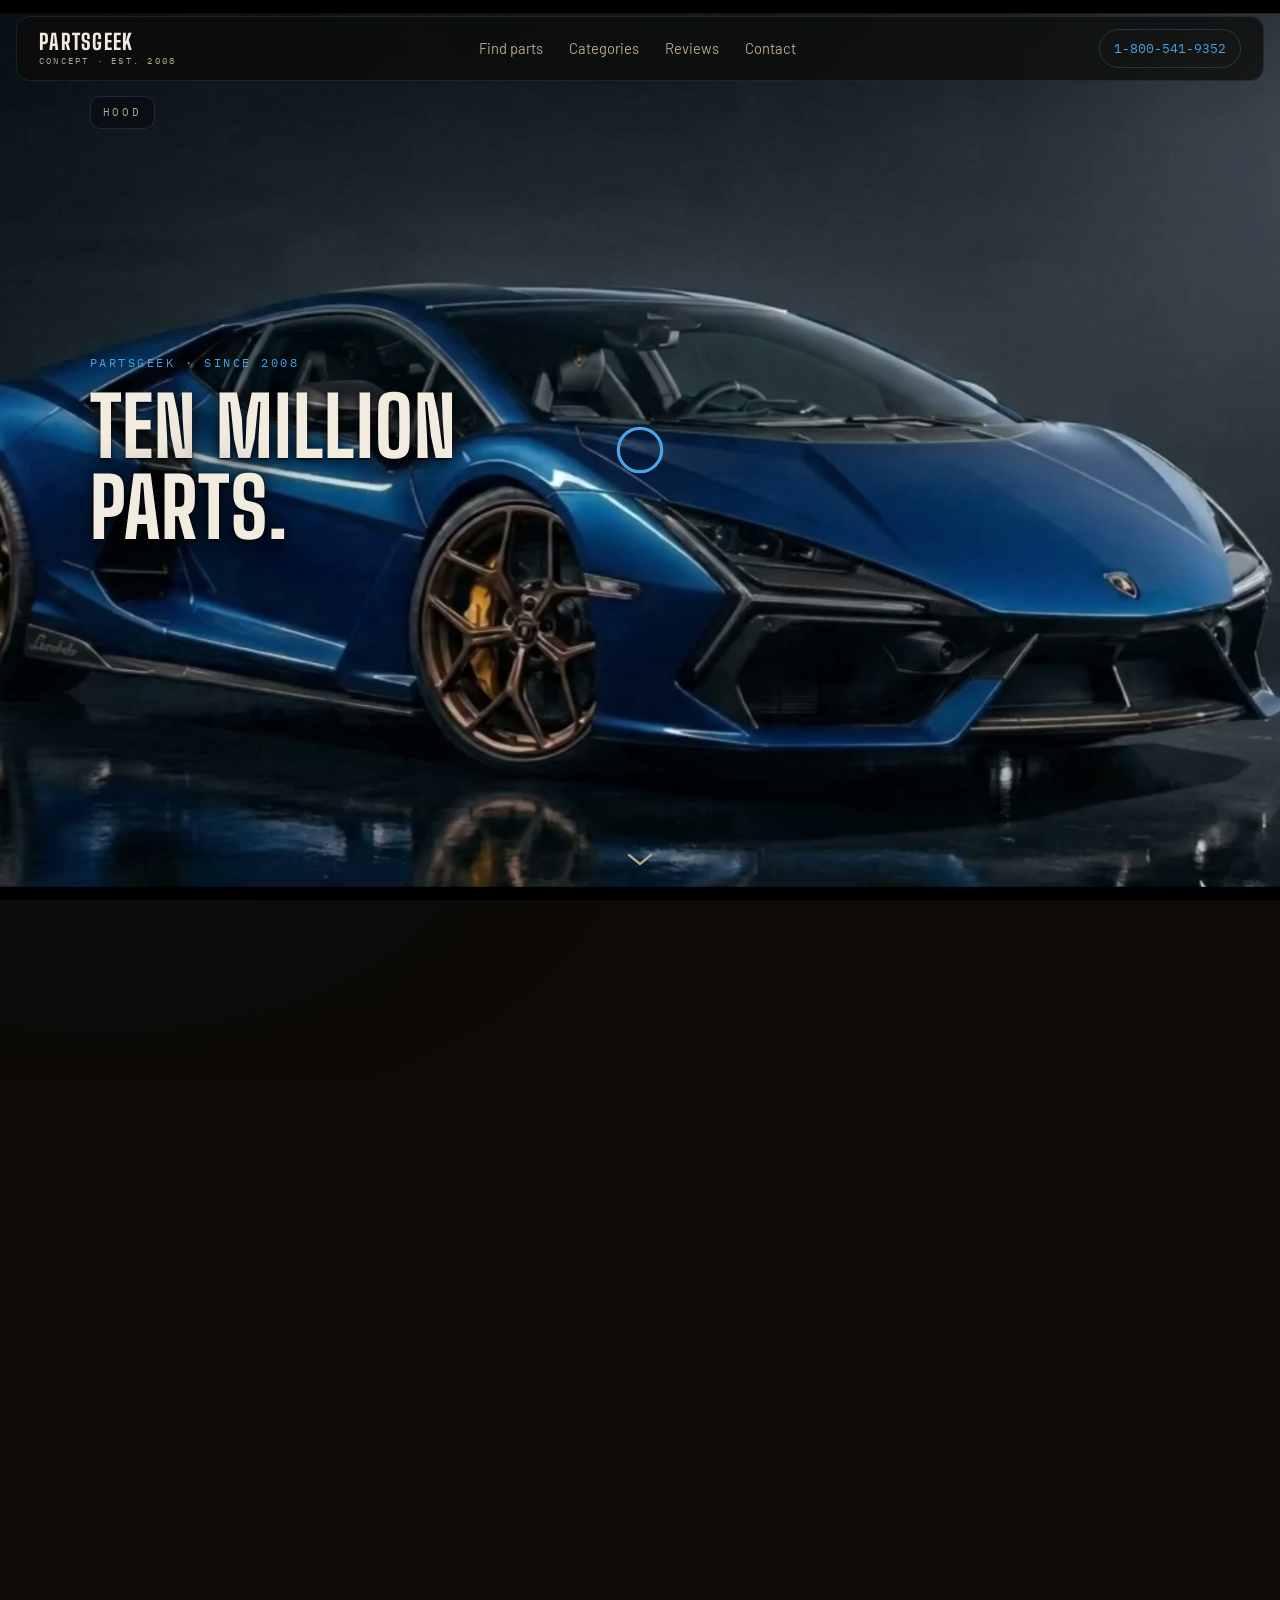
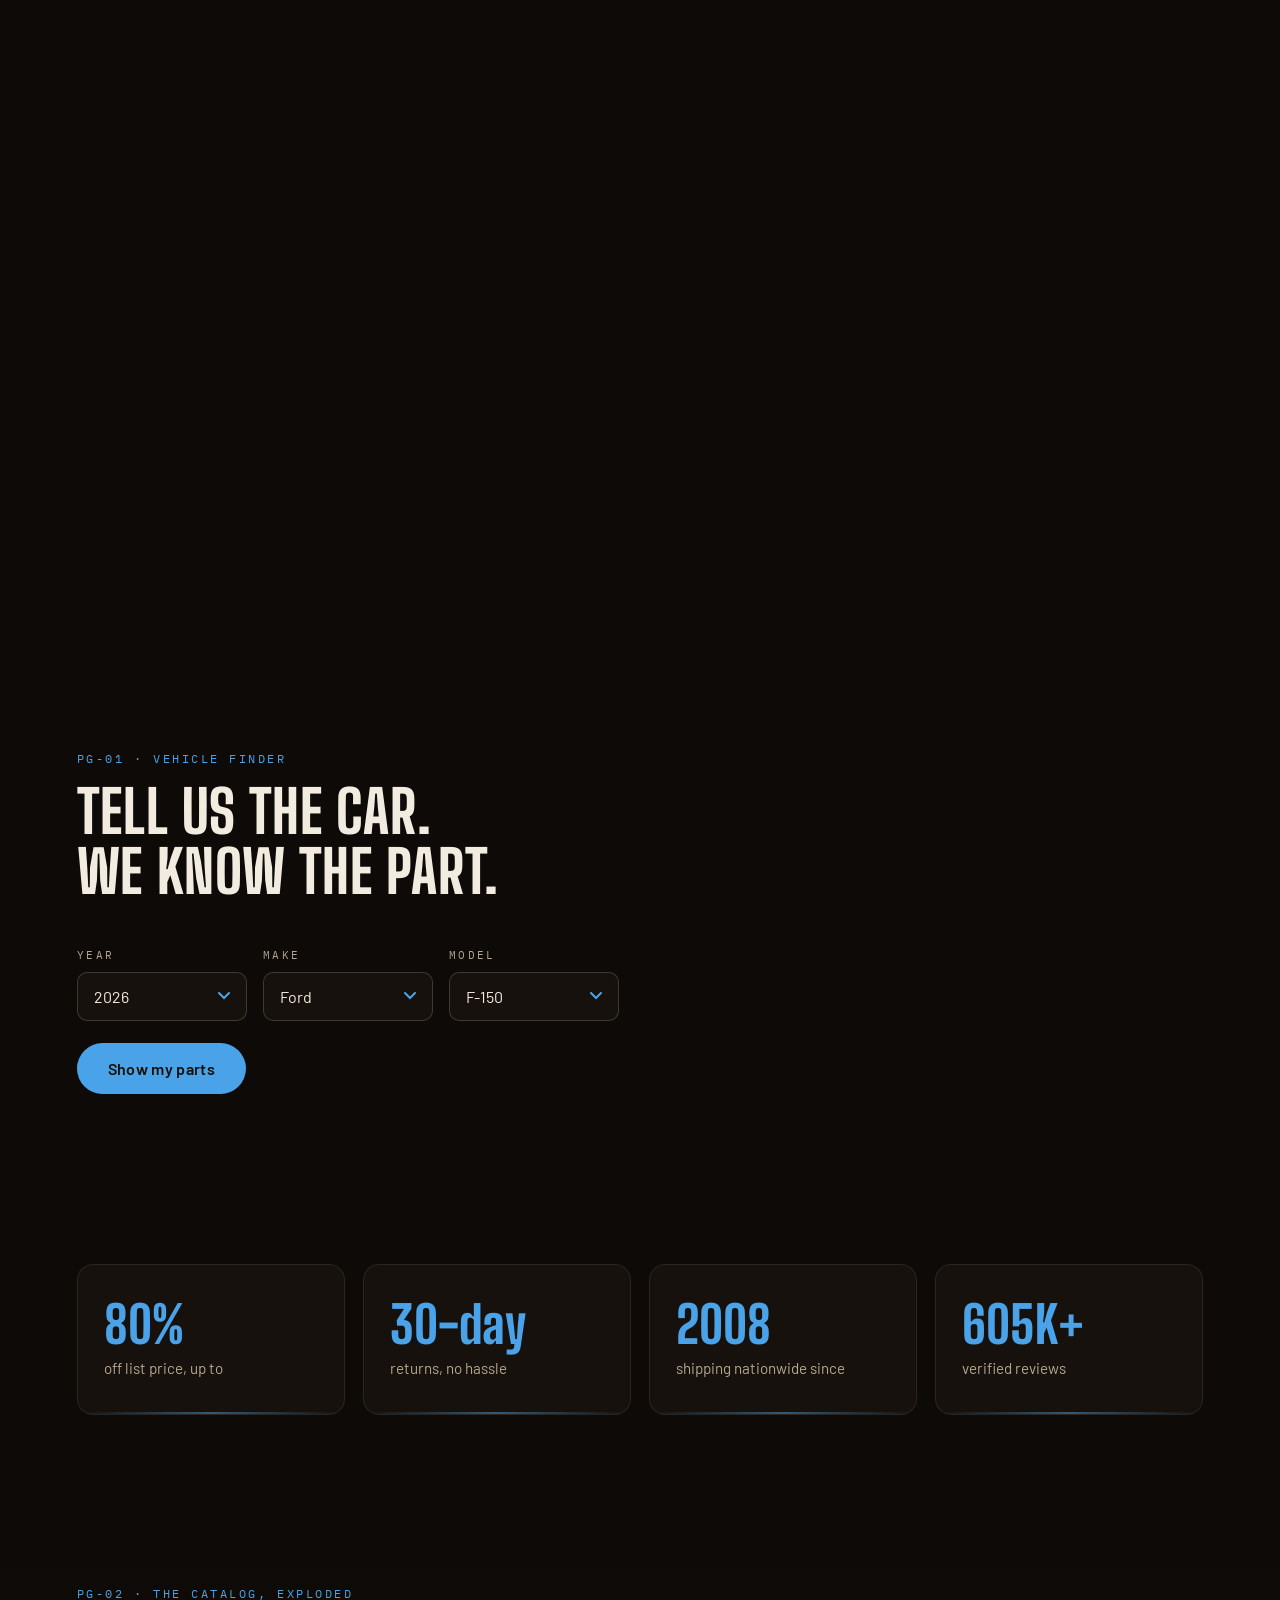
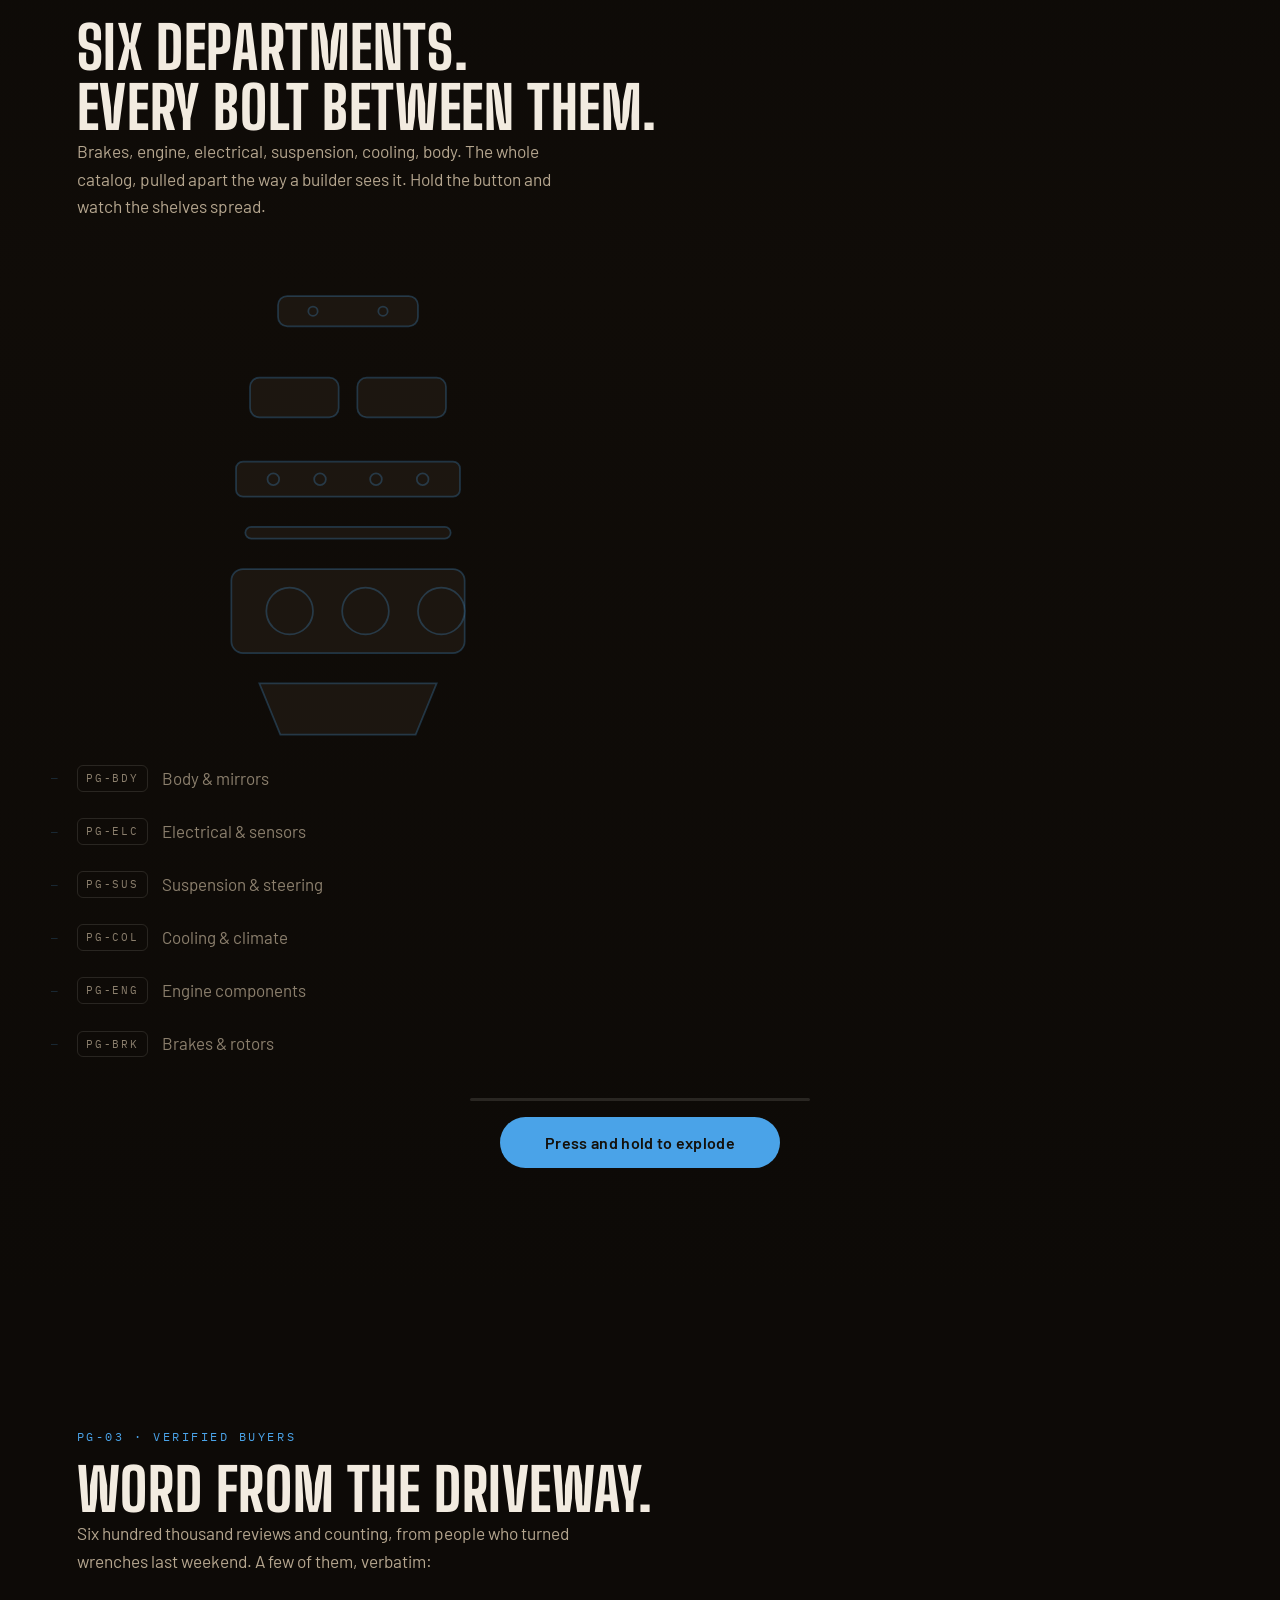
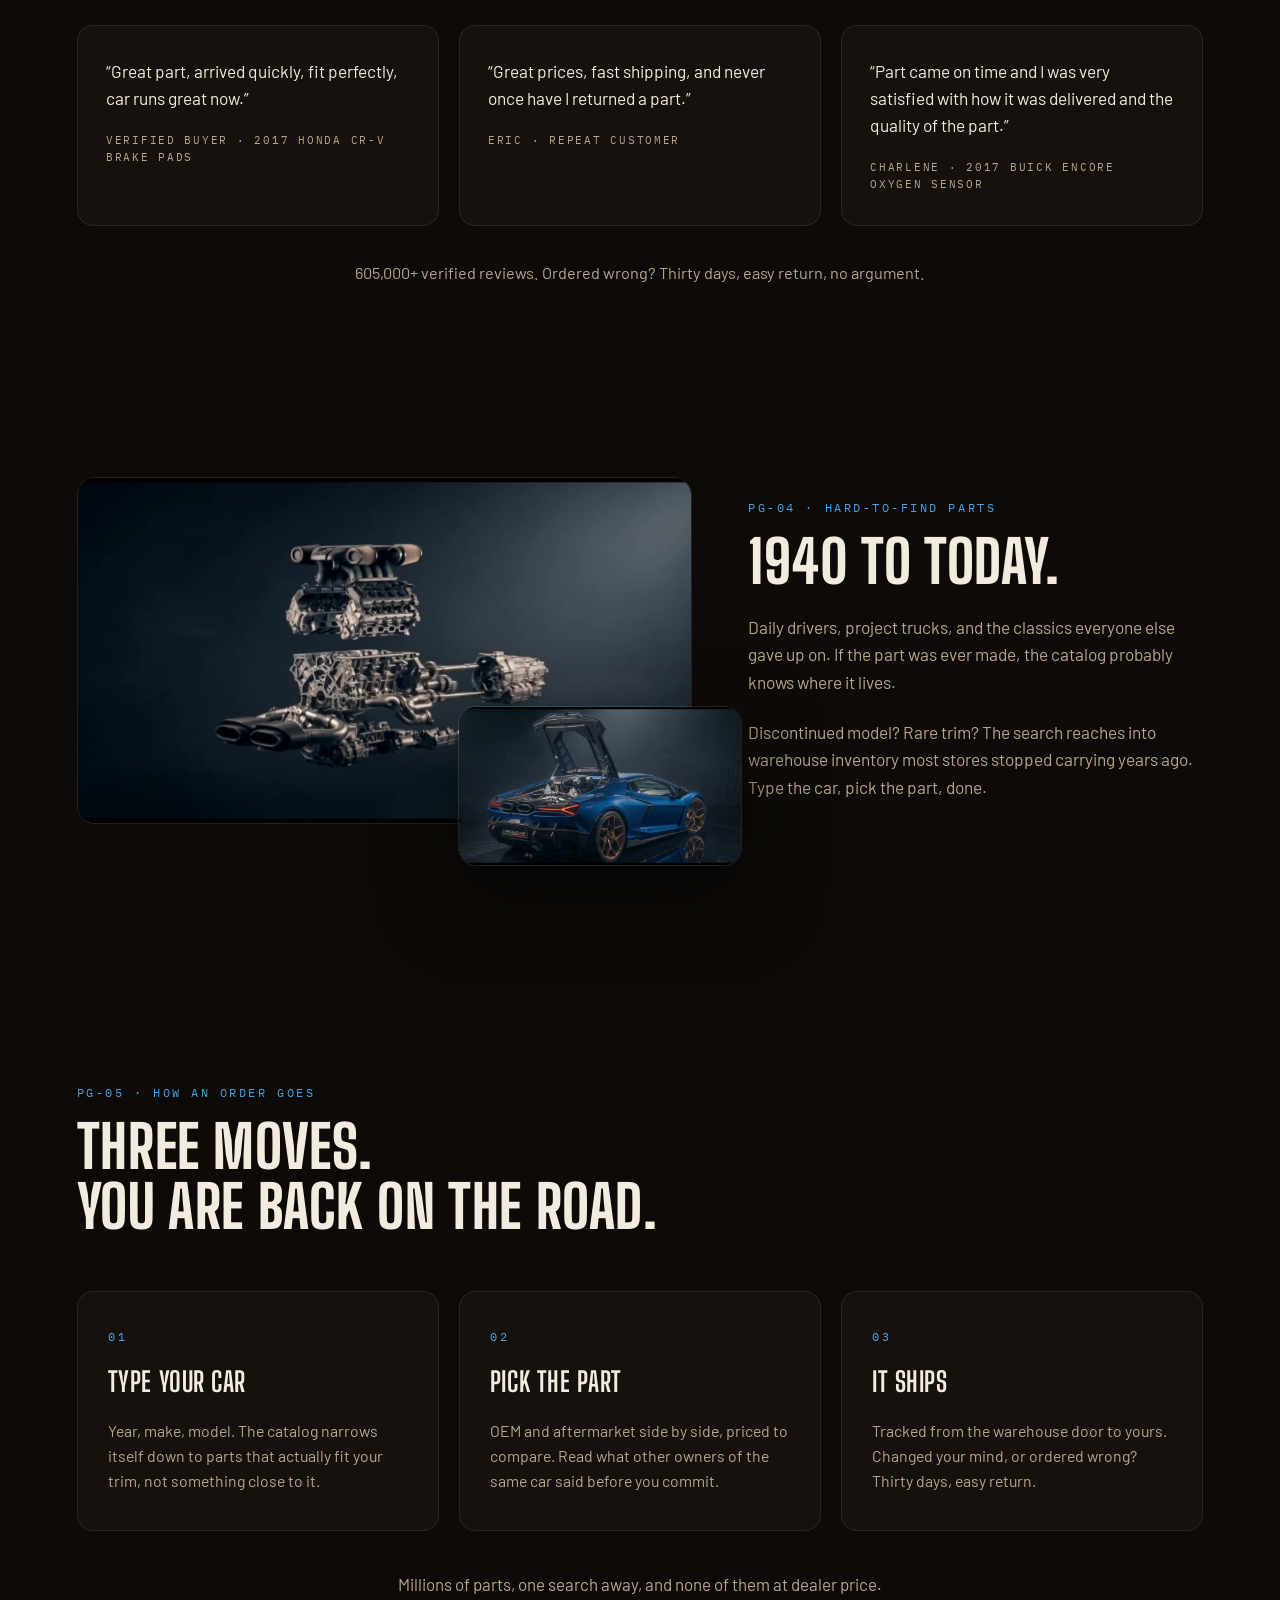
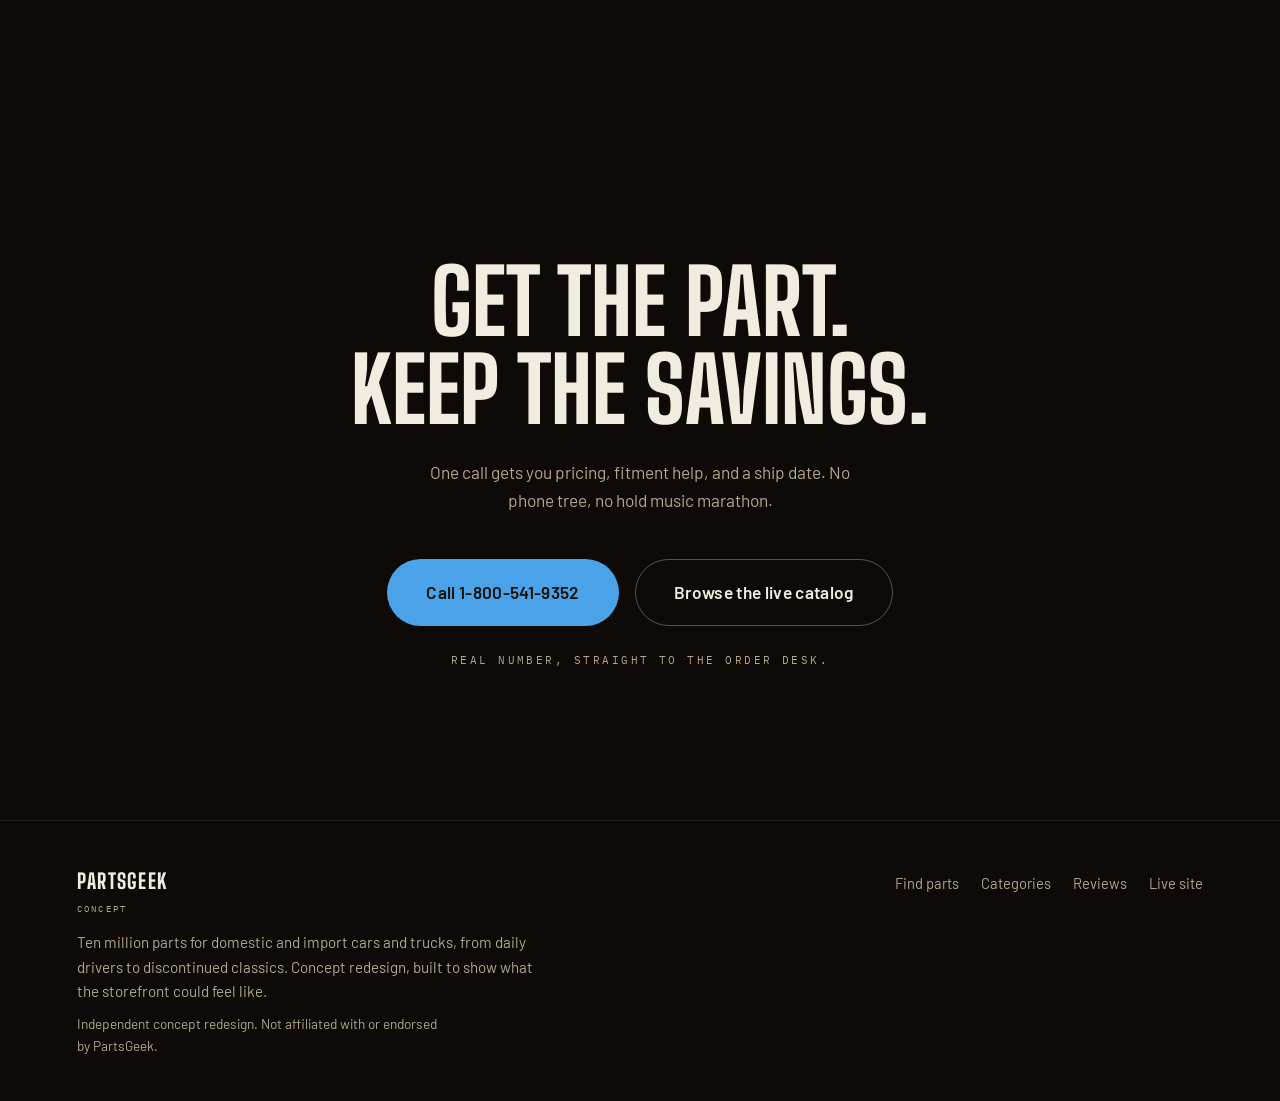
==== index.html @ 63d40910 "PartsGeek concept redesign: scroll-scrub hero, exploded catalog, blue theme" ====
<!DOCTYPE html>
<html lang="en">
<head>
<meta charset="UTF-8">
<meta name="viewport" content="width=device-width, initial-scale=1">
<title>PartsGeek Concept: Ten Million Parts. One Search.</title>
<meta name="description" content="Concept redesign for PartsGeek. Over ten million OEM and aftermarket parts, up to 80 percent off list, shipped fast with 30-day returns.">
<meta name="theme-color" content="#0d0a07">
<link rel="icon" href='data:image/svg+xml,<svg xmlns="http://www.w3.org/2000/svg" viewBox="0 0 48 48"><rect width="48" height="48" rx="10" fill="%230d0a07"/><path d="M24 8l13 7.5v17L24 40l-13-7.5v-17z" fill="none" stroke="%234aa3e8" stroke-width="3"/><circle cx="24" cy="24" r="5" fill="%234aa3e8"/></svg>'>
<link rel="preconnect" href="https://fonts.googleapis.com">
<link rel="preconnect" href="https://fonts.gstatic.com" crossorigin>
<link href="https://fonts.googleapis.com/css2?family=Big+Shoulders+Display:wght@700;800&family=Barlow:wght@400;500;600&family=IBM+Plex+Mono:wght@400;500&display=swap" rel="stylesheet">
<!-- DEPLOY STEP: patch og:url and og:image with the live absolute URL at deploy time -->
<meta property="og:title" content="PartsGeek Concept: Every Part">
<meta property="og:description" content="Ten million parts. One search. Up to 80% off list.">
<meta property="og:type" content="website">
<link rel="stylesheet" href="assets/style.css">
</head>
<body>
<a class="skip" href="#main">Skip to content</a>

<header class="nav">
  <a class="brand" href="#top">PARTSGEEK<span class="brand-sub">concept · est. 2008</span></a>
  <nav class="nav-links" aria-label="Primary">
    <a href="#finder">Find parts</a>
    <a href="#categories">Categories</a>
    <a href="#reviews">Reviews</a>
    <a href="#contact">Contact</a>
  </nav>
  <a class="nav-tel" href="tel:+18005419352">1-800-541-9352</a>
</header>

<main id="main" tabindex="-1">

  <!-- ================= HERO ================= -->
  <section class="hero" id="top">
    <div class="stage">
      <div class="poster" aria-hidden="true"></div>
      <video id="heroVideo" preload="none" muted playsinline aria-hidden="true" tabindex="-1"></video>
      <div class="scrim" aria-hidden="true"></div>
      <svg class="ring" viewBox="0 0 48 48" aria-hidden="true">
        <circle cx="24" cy="24" r="20" fill="none" stroke="currentColor" stroke-width="3"
                stroke-dasharray="126" style="stroke-dashoffset:var(--ld,126)"/>
      </svg>

      <div class="bands">
        <div class="band b-left b1" data-a="0" data-b="0.16">
          <p class="kicker">PartsGeek · since 2008</p>
          <h2 class="h-display" data-split>Ten million parts.</h2>
        </div>
        <div class="band b-right b2" data-a="0.18" data-b="0.38">
          <h2 class="h-display" data-split>One warehouse.<br>Every name brand.</h2>
        </div>
        <div class="band b-left b3" data-a="0.40" data-b="0.62">
          <h2 class="h-display" data-split data-mode="chars">Down to the last bolt.</h2>
        </div>
        <div class="band b-center settle" data-a="0.85" data-b="1.0">
          <h2 class="h-display settle-h" data-split>Find your part. <em>Save up to&nbsp;80%.</em></h2>
          <p class="settle-sub">OEM or aftermarket. Shipped fast. Thirty days to send it back.</p>
          <div class="cta-row">
            <a class="btn btn-primary" href="#finder">Search ten million parts</a>
            <a class="btn btn-ghost" href="tel:+18005419352">Order by phone</a>
          </div>
        </div>
      </div>

      <p class="hud" aria-hidden="true"><span id="hudLabel">HOOD</span></p>
      <div class="cue" aria-hidden="true">
        <svg width="26" height="14" viewBox="0 0 26 14" fill="none"><path d="M2 2l11 9L24 2" stroke="currentColor" stroke-width="2.4" stroke-linecap="round"/></svg>
      </div>

      <div class="static-copy">
        <p class="kicker">PartsGeek · since 2008</p>
        <h2 class="h-display">Find your part. <em>Save up to&nbsp;80%.</em></h2>
        <p class="settle-sub">Ten million parts for everything from daily drivers to discontinued classics.</p>
        <div class="cta-row">
          <a class="btn btn-primary" href="#finder">Search ten million parts</a>
          <a class="btn btn-ghost" href="tel:+18005419352">Order by phone</a>
        </div>
      </div>
    </div>
  </section>

  <!-- ================= FINDER ================= -->
  <section class="sec finder" id="finder">
    <div class="wrap" data-reveal>
      <p class="kicker part">PG-01 · vehicle finder</p>
      <h2 class="sec-h part mask"><span>Tell us the car.<br>We know the part.</span></h2>
      <form class="finder-form part" id="finderForm" autocomplete="off">
        <div class="sel-row">
          <div class="field">
            <label class="mono" for="fYear">Year</label>
            <select id="fYear" class="sel"></select>
          </div>
          <div class="field">
            <label class="mono" for="fMake">Make</label>
            <select id="fMake" class="sel"></select>
          </div>
          <div class="field">
            <label class="mono" for="fModel">Model</label>
            <select id="fModel" class="sel"></select>
          </div>
        </div>
        <button class="btn btn-primary" type="submit">Show my parts</button>
      </form>
      <div class="finder-result part" id="finderResult" hidden>
        <p class="result-line">Great news. The <strong id="resName">part</strong> catalog exists, and it prices well under the dealer.</p>
        <p class="result-note">This page is a design concept, so the shelves here are empty. The real search lives on PartsGeek:</p>
        <a class="btn btn-primary" href="https://www.partsgeek.com/catalog/" target="_blank" rel="noopener">Open the live catalog</a>
      </div>
    </div>
  </section>

  <!-- ================= PROOF STRIP ================= -->
  <section class="sec proof">
    <div class="wrap proof-grid" data-reveal>
      <div class="proof-item part"><span class="proof-big">80%</span><span class="proof-cap">off list price, up to</span></div>
      <div class="proof-item part"><span class="proof-big">30-day</span><span class="proof-cap">returns, no hassle</span></div>
      <div class="proof-item part"><span class="proof-big">2008</span><span class="proof-cap">shipping nationwide since</span></div>
      <div class="proof-item part"><span class="proof-big">605K+</span><span class="proof-cap">verified reviews</span></div>
    </div>
  </section>

  <!-- ================= EXPLODED CATEGORIES ================= -->
  <section class="sec categories zone-blue" id="categories">
    <div class="wrap" data-reveal>
      <p class="kicker part">PG-02 · the catalog, exploded</p>
      <h2 class="sec-h part mask"><span>Six departments.<br>Every bolt between them.</span></h2>
      <p class="lede part">Brakes, engine, electrical, suspension, cooling, body. The whole catalog, pulled apart the way a builder sees it. Hold the button and watch the shelves spread.</p>

      <div class="boom-zone part">
        <div class="boom-stage" id="boomStage">
          <svg class="boom-art" viewBox="0 0 360 420" aria-hidden="true">
            <g class="layer" style="--i:5">
              <rect x="120" y="18" width="120" height="26" rx="8"/>
              <circle cx="150" cy="31" r="4"/><circle cx="210" cy="31" r="4"/>
            </g>
            <g class="layer" style="--i:4">
              <rect x="96" y="88" width="76" height="34" rx="8"/>
              <rect x="188" y="88" width="76" height="34" rx="8"/>
            </g>
            <g class="layer" style="--i:3">
              <rect x="84" y="160" width="192" height="30" rx="6"/>
              <circle cx="116" cy="175" r="5"/><circle cx="156" cy="175" r="5"/><circle cx="204" cy="175" r="5"/><circle cx="244" cy="175" r="5"/>
            </g>
            <g class="layer" style="--i:2">
              <rect x="92" y="216" width="176" height="10" rx="5"/>
            </g>
            <g class="layer" style="--i:1">
              <rect x="80" y="252" width="200" height="72" rx="10"/>
              <circle cx="130" cy="288" r="20"/><circle cx="260" cy="288" r="20"/>
              <circle cx="195" cy="288" r="20"/>
            </g>
            <g class="layer" style="--i:0">
              <path d="M104 350h152l-18 44H122z"/>
            </g>
          </svg>

          <ul class="boom-list" id="boomList">
            <li style="--i:5"><span class="mono tag">PG-BDY</span>Body &amp; mirrors<i class="lead"></i></li>
            <li style="--i:4"><span class="mono tag">PG-ELC</span>Electrical &amp; sensors<i class="lead"></i></li>
            <li style="--i:3"><span class="mono tag">PG-SUS</span>Suspension &amp; steering<i class="lead"></i></li>
            <li style="--i:2"><span class="mono tag">PG-COL</span>Cooling &amp; climate<i class="lead"></i></li>
            <li style="--i:1"><span class="mono tag">PG-ENG</span>Engine components<i class="lead"></i></li>
            <li style="--i:0"><span class="mono tag">PG-BRK</span>Brakes &amp; rotors<i class="lead"></i></li>
          </ul>
        </div>

        <div class="boom-ctl">
          <div class="boom-bar" aria-hidden="true"><i id="boomBarFill"></i></div>
          <button class="btn btn-primary boom-btn" id="boomBtn" type="button">Press and hold to explode</button>
          <p class="boom-done mono" id="boomDone" hidden>Fully exploded. That is the whole catalog.</p>
        </div>
      </div>
    </div>
  </section>

  <!-- ================= REVIEWS ================= -->
  <section class="sec reviews zone-blue" id="reviews">
    <div class="wrap" data-reveal>
      <p class="kicker part">PG-03 · verified buyers</p>
      <h2 class="sec-h part mask"><span>Word from the driveway.</span></h2>
      <p class="lede part">Six hundred thousand reviews and counting, from people who turned wrenches last weekend. A few of them, verbatim:</p>
      <div class="rev-grid">
        <figure class="rev part">
          <blockquote>&ldquo;Great part, arrived quickly, fit perfectly, car runs great now.&rdquo;</blockquote>
          <figcaption class="mono">Verified buyer · 2017 Honda CR-V brake pads</figcaption>
        </figure>
        <figure class="rev part">
          <blockquote>&ldquo;Great prices, fast shipping, and never once have I returned a part.&rdquo;</blockquote>
          <figcaption class="mono">Eric · repeat customer</figcaption>
        </figure>
        <figure class="rev part">
          <blockquote>&ldquo;Part came on time and I was very satisfied with how it was delivered and the quality of the part.&rdquo;</blockquote>
          <figcaption class="mono">Charlene · 2017 Buick Encore oxygen sensor</figcaption>
        </figure>
      </div>
      <p class="rev-close part">605,000+ verified reviews. Ordered wrong? Thirty days, easy return, no argument.</p>
    </div>
  </section>

  <!-- ================= HERITAGE ================= -->
  <section class="sec heritage zone-blue">
    <div class="wrap her-grid" data-reveal>
      <div class="her-imgs part">
        <img src="assets/still-exploded.jpg" alt="An engine held in its exploded view, every component separated and lit warm against black" loading="lazy">
        <img class="her-small" src="assets/still-lift.jpg" alt="The engine mid-lift, rising out of the engine bay under warm workshop light" loading="lazy">
      </div>
      <div class="her-copy part">
        <p class="kicker">PG-04 · hard-to-find parts</p>
        <h2 class="sec-h mask"><span>1940 to today.</span></h2>
        <p class="lede">Daily drivers, project trucks, and the classics everyone else gave up on. If the part was ever made, the catalog probably knows where it lives.</p>
        <p class="lede">Discontinued model? Rare trim? The search reaches into warehouse inventory most stores stopped carrying years ago. Type the car, pick the part, done.</p>
      </div>
    </div>
  </section>

  <!-- ================= HOW IT GOES ================= -->
  <section class="sec steps zone-blue">
    <div class="wrap" data-reveal>
      <p class="kicker part">PG-05 · how an order goes</p>
      <h2 class="sec-h part mask"><span>Three moves.<br>You are back on the road.</span></h2>
      <div class="steps-grid">
        <div class="step part">
          <span class="step-num mono">01</span>
          <h3>Type your car</h3>
          <p>Year, make, model. The catalog narrows itself down to parts that actually fit your trim, not something close to it.</p>
        </div>
        <div class="step part">
          <span class="step-num mono">02</span>
          <h3>Pick the part</h3>
          <p>OEM and aftermarket side by side, priced to compare. Read what other owners of the same car said before you commit.</p>
        </div>
        <div class="step part">
          <span class="step-num mono">03</span>
          <h3>It ships</h3>
          <p>Tracked from the warehouse door to yours. Changed your mind, or ordered wrong? Thirty days, easy return.</p>
        </div>
      </div>
      <p class="steps-close part">Millions of parts, one search away, and none of them at dealer price.</p>
    </div>
  </section>

  <!-- ================= CONTACT ================= -->
  <section class="sec contact zone-blue" id="contact">
    <div class="wrap con-wrap" data-reveal>
      <h2 class="con-h part mask"><span>Get the part.<br>Keep the savings.</span></h2>
      <p class="con-lede part">One call gets you pricing, fitment help, and a ship date. No phone tree, no hold music marathon.</p>
      <div class="con-actions part">
        <a class="btn btn-primary btn-big" href="tel:+18005419352">Call 1-800-541-9352</a>
        <a class="btn btn-ghost btn-big" href="https://www.partsgeek.com/catalog/" target="_blank" rel="noopener">Browse the live catalog</a>
      </div>
      <p class="con-note part mono">Real number, straight to the order desk.</p>
    </div>
  </section>
</main>

<footer class="foot zone-blue">
  <div class="wrap foot-grid">
    <div>
      <p class="foot-brand">PARTSGEEK<span class="brand-sub">concept</span></p>
      <p class="foot-blurb">Ten million parts for domestic and import cars and trucks, from daily drivers to discontinued classics. Concept redesign, built to show what the storefront could feel like.</p>
      <p class="foot-disc">Independent concept redesign. Not affiliated with or endorsed by PartsGeek.</p>
    </div>
    <nav class="foot-nav" aria-label="Footer">
      <a href="#finder">Find parts</a>
      <a href="#categories">Categories</a>
      <a href="#reviews">Reviews</a>
      <a href="https://www.partsgeek.com/" target="_blank" rel="noopener">Live site</a>
    </nav>
  </div>
</footer>

<script src="assets/main.js"></script>
</body>
</html>
---- assets/style.css ----
/* PartsGeek concept — dark cinematic, copper amber, shop-floor precision */

:root{
  --canvas:#0d0a07;
  --panel:#16110c;
  --panel-2:#1c1610;
  --accent:#4aa3e8;
  --accent-hover:#79c0f2;
  --accent-muted:rgba(74,163,232,.26);
  --text-primary:#f2ebe0;
  --text-secondary:#b5a68f;
  --tshadow:0 1px 2px rgba(5,5,10,.95),0 3px 12px rgba(5,5,10,.78),0 10px 44px rgba(5,5,10,.8);
  --ease-out:cubic-bezier(.22,1,.36,1);
  --ease-soft:cubic-bezier(.4,0,.2,1);
}

*,*::before,*::after{box-sizing:border-box;margin:0;padding:0}
html{overflow-x:hidden;overflow-x:clip;scroll-behavior:smooth}
body{overflow-x:hidden;overflow-x:clip;background:var(--canvas);color:var(--text-primary);
  font-family:"Barlow",sans-serif;font-size:17px;line-height:1.6;
  -webkit-font-smoothing:antialiased}

/* one environment behind everything */
body::before{content:"";position:fixed;inset:-20%;z-index:-2;pointer-events:none;
  background:radial-gradient(ellipse 60% 45% at 70% 20%,rgba(74,163,232,.07),transparent 65%),
             radial-gradient(ellipse 50% 40% at 20% 80%,rgba(40,90,140,.05),transparent 60%);
  animation:drift 90s ease-in-out infinite alternate}
@keyframes drift{from{transform:translate3d(-2%, -1%,0) scale(1)}to{transform:translate3d(2%,2%,0) scale(1.06)}}
body::after{content:"";position:fixed;inset:0;z-index:-1;pointer-events:none;opacity:.05;
  background-image:url("data:image/svg+xml,%3Csvg xmlns='http://www.w3.org/2000/svg' width='160' height='160'%3E%3Cfilter id='n'%3E%3CfeTurbulence type='fractalNoise' baseFrequency='.9' numOctaves='2'/%3E%3C/filter%3E%3Crect width='100%25' height='100%25' filter='url(%23n)'/%3E%3C/svg%3E")}

::selection{background:var(--accent);color:#14100a}
:focus-visible{outline:2px solid var(--accent);outline-offset:3px;border-radius:4px}
img{max-width:100%;display:block}
a{color:inherit;text-decoration:none}
.mono{font-family:"IBM Plex Mono",monospace}
.kicker{font-family:"IBM Plex Mono",monospace;font-size:.72rem;letter-spacing:.22em;
  text-transform:uppercase;color:var(--accent);margin-bottom:14px}
.skip{position:absolute;left:-999px;top:0;background:var(--accent);color:#14100a;
  padding:10px 18px;border-radius:6px;z-index:99;font-weight:600}
.skip:focus{left:12px;top:12px}

/* ============ NAV ============ */
.nav{position:fixed;top:16px;left:16px;right:16px;z-index:50;display:flex;align-items:center;
  justify-content:space-between;gap:18px;padding:12px 22px;border-radius:14px;
  background:rgba(13,10,7,.72);border:1px solid rgba(74,163,232,.16);
  backdrop-filter:blur(14px);-webkit-backdrop-filter:blur(14px)}
.brand{font-family:"Big Shoulders Display",sans-serif;font-weight:800;font-size:1.35rem;
  letter-spacing:.06em;display:flex;flex-direction:column;line-height:1}
.brand-sub{font-family:"IBM Plex Mono",monospace;font-weight:400;font-size:.58rem;
  letter-spacing:.24em;color:var(--text-secondary);margin-top:3px;text-transform:uppercase}
.nav-links{display:flex;gap:26px}
.nav-links a{font-size:.92rem;color:var(--text-secondary);transition:color .2s var(--ease-soft)}
.nav-links a:hover{color:var(--accent-hover)}
.nav-tel{font-family:"IBM Plex Mono",monospace;font-size:.82rem;color:var(--accent);
  border:1px solid var(--accent-muted);padding:8px 14px;border-radius:999px;
  transition:border-color .2s,color .2s}
.nav-tel:hover{border-color:var(--accent);color:var(--accent-hover)}

/* ============ HERO ============ */
.hero{height:780vh;position:relative}
.stage{position:sticky;top:0;height:100vh;overflow:hidden;background:var(--canvas)}
.poster{position:absolute;inset:0;background-size:cover;background-position:center;
  background-image:url("assets/hero-poster.jpg")}
#heroVideo{position:absolute;inset:0;width:100%;height:100%;object-fit:cover;
  opacity:0;transition:opacity .9s var(--ease-soft);will-change:transform}
.stage.video-ready #heroVideo{opacity:1}
/* scrims fully removed per request: footage shows untouched */
.scrim{display:none}

.ring{position:absolute;left:50%;top:50%;width:52px;height:52px;margin:-26px 0 0 -26px;
  color:var(--accent);opacity:0;transition:opacity .4s;z-index:6}
.stage.loading .ring{opacity:1}

/* caption bands */
.bands{position:absolute;inset:0;z-index:4}
.band{position:absolute;max-width:min(560px,86vw);opacity:0;text-shadow:var(--tshadow)}
.band .btn{text-shadow:none}
.b-left{left:clamp(24px,7vw,110px);top:50%;transform:translateY(-50%)}
.b-right{right:clamp(24px,7vw,110px);top:46%;transform:translateY(-50%);text-align:right}
.b-center{left:50%;bottom:9vh;transform:translateX(-50%);text-align:center;width:min(720px,90vw)}

/* per-band scrims removed: captions ride on the text shadow alone */
.band::before{content:none}

.h-display{font-family:"Big Shoulders Display",sans-serif;font-weight:800;
  font-size:clamp(2.6rem,6.4vw,5.4rem);line-height:.98;letter-spacing:.01em;
  text-transform:uppercase}
.h-display em{font-style:normal;color:var(--accent)}
.kicker{text-shadow:none}

/* word + char entrances (transform/opacity only, driven by --k) */
.w{display:inline-block;white-space:pre-wrap}
.c{display:inline-block;white-space:pre}
.w{--kc:clamp(0,(var(--k,0) - var(--th,0))*2.8,1);opacity:var(--kc);
  transform:translateY(calc((1 - var(--kc))*30px))}
.c{--kc:clamp(0,(var(--k,0) - var(--th,0))*2.6,1);opacity:var(--kc);
  transform:translate(calc((1 - var(--kc))*var(--jx,0px)),calc((1 - var(--kc))*var(--jy,0px)))
            rotate(calc((1 - var(--kc))*var(--jr,0deg)))}

/* settle staged arrivals */
.settle .w{--kc:clamp(0,(var(--k,0) - var(--th,0))*3,1)}
.settle .settle-sub{--ks:clamp(0,(var(--k,0) - .62)*4,1);opacity:var(--ks);
  transform:translateY(calc((1 - var(--ks))*18px))}
.settle .cta-row{--kb:clamp(0,(var(--k,0) - .74)*5,1);opacity:var(--kb);
  transform:translateY(calc((1 - var(--kb))*22px))}
/* settle block: fully clean over footage, no shadow box, no fills */
.settle,.settle-sub,.cta-row{background:transparent;text-shadow:none}
.btn-ghost{background:transparent}
.settle-sub{margin-top:18px;font-size:clamp(1rem,1.6vw,1.2rem);color:var(--text-secondary);
  max-width:34ch;margin-inline:auto}
.cta-row{margin-top:28px;display:flex;gap:14px;justify-content:center;flex-wrap:wrap}

/* buttons */
.btn{display:inline-flex;align-items:center;justify-content:center;cursor:pointer;
  font-family:"Barlow",sans-serif;font-weight:600;font-size:1rem;letter-spacing:.02em;
  padding:15px 30px;border-radius:999px;border:1px solid transparent;
  transition:background .2s var(--ease-soft),color .2s,border-color .2s,transform .2s}
.btn-primary{background:var(--accent);color:#14100a}
.btn-primary:hover{background:var(--accent-hover)}
.btn-ghost{border-color:rgba(242,235,224,.32);color:var(--text-primary)}
.btn-ghost:hover{border-color:var(--accent);color:var(--accent-hover)}
.btn-big{padding:19px 38px;font-size:1.08rem}

/* HUD + cue */
.hud{position:absolute;top:96px;left:clamp(24px,7vw,110px);z-index:5;
  font-family:"IBM Plex Mono",monospace;font-size:.68rem;letter-spacing:.26em;
  color:var(--text-secondary);background:rgba(8,8,15,.55);border:1px solid rgba(96,96,126,.3);
  border-radius:10px;padding:7px 12px;backdrop-filter:blur(10px);
  text-shadow:0 1px 3px rgba(5,5,10,.85)}
.cue{position:absolute;left:50%;bottom:26px;transform:translateX(-50%);z-index:5;
  color:var(--text-secondary);animation:bob 2.6s ease-in-out infinite;animation-delay:-1.2s}
@keyframes bob{0%,100%{transform:translateX(-50%) translateY(0);opacity:.55}50%{transform:translateX(-50%) translateY(7px);opacity:1}}
.stage.live .cue{animation-play-state:running}

/* static hero copy (phones / reduced motion / portrait) */
.static-copy{display:none;position:absolute;left:50%;bottom:10vh;transform:translateX(-50%);
  z-index:4;width:min(720px,90vw);text-align:center;text-shadow:var(--tshadow)}
.static-copy .settle-sub{margin-top:16px}
.static-copy .cta-row{margin-top:24px}

/* the five static-hero gates — identical strings in main.js */
@media (max-width:720px){
  #heroVideo,.ring,.bands,.hud,.cue{display:none}
  .static-copy{display:block}
}
@media (orientation:portrait) and (max-width:1024px){
  #heroVideo,.ring,.bands,.hud,.cue{display:none}
  .static-copy{display:block}
}
@media (orientation:portrait) and (pointer:coarse){
  #heroVideo,.ring,.bands,.hud,.cue{display:none}
  .static-copy{display:block}
}
@media (orientation:landscape) and (pointer:coarse) and (max-height:560px){
  #heroVideo,.ring,.bands,.hud,.cue{display:none}
  .static-copy{display:block}
}
@media (prefers-reduced-motion:reduce){
  #heroVideo,.ring,.bands,.hud,.cue{display:none}
  .static-copy{display:block}
}
@media (max-height:560px){.hud,.cue{display:none}}

/* ============ SECTIONS ============ */
.sec{position:relative;padding:130px clamp(20px,6vw,90px);scroll-margin-top:90px}
.wrap{max-width:1180px;margin:0 auto}
.sec-h{font-family:"Big Shoulders Display",sans-serif;font-weight:800;text-transform:uppercase;
  font-size:clamp(2.2rem,4.6vw,3.9rem);line-height:1.02;letter-spacing:.01em}
.lede{color:var(--text-secondary);max-width:52ch;font-size:1.08rem}

/* masked line reveals keep descender room */
.mask span{display:inline-block;padding-bottom:.14em;margin-bottom:-.14em}

/* reveal choreography */
[data-reveal] .part{opacity:0;transform:translateY(26px);
  transition:opacity .7s var(--ease-out),transform .7s var(--ease-out);
  transition-delay:calc(var(--i,0)*80ms)}
[data-reveal].in .part{opacity:1;transform:none}
[data-reveal].done .part{transition-delay:0ms}

/* finder */
.finder-form{margin-top:44px;display:flex;flex-direction:column;gap:22px;align-items:flex-start}
.sel-row{display:flex;gap:16px;flex-wrap:wrap}
.field{display:flex;flex-direction:column;gap:8px}
.field label{font-size:.68rem;letter-spacing:.22em;text-transform:uppercase;color:var(--text-secondary)}
.sel{appearance:none;-webkit-appearance:none;background:var(--panel);color:var(--text-primary);
  border:1px solid rgba(242,235,224,.18);border-radius:10px;padding:14px 44px 14px 16px;
  font-family:"Barlow",sans-serif;font-size:1rem;min-width:170px;cursor:pointer;
  background-image:url("data:image/svg+xml,%3Csvg xmlns='http://www.w3.org/2000/svg' width='12' height='8'%3E%3Cpath d='M1 1l5 5 5-5' stroke='%234aa3e8' stroke-width='2' fill='none' stroke-linecap='round'/%3E%3C/svg%3E");
  background-repeat:no-repeat;background-position:right 16px center;
  transition:border-color .2s}
.sel:hover{border-color:var(--accent-muted)}
.finder-result{margin-top:36px;background:var(--panel);border:1px solid var(--accent-muted);
  border-radius:16px;padding:30px 34px;max-width:640px}
.result-line{font-size:1.12rem}
.result-note{color:var(--text-secondary);margin:12px 0 20px;font-size:.98rem}

/* proof strip */
.proof{padding-top:40px;padding-bottom:40px}
.proof-grid{display:grid;grid-template-columns:repeat(4,1fr);gap:18px}
.proof-item{background:var(--panel);border:1px solid rgba(242,235,224,.09);border-radius:16px;
  padding:34px 26px;display:flex;flex-direction:column;gap:6px;position:relative;overflow:hidden}
.proof-item::after{content:"";position:absolute;inset:auto 0 0 0;height:2px;
  background:linear-gradient(90deg,transparent,var(--accent),transparent);
  opacity:.5;animation:pulseGlow 6s ease-in-out infinite alternate;animation-delay:calc(var(--i,0)*-1.4s)}
.proof-grid .proof-item:nth-child(1)::after{animation-delay:-1.4s}
.proof-grid .proof-item:nth-child(2)::after{animation-delay:-2.9s}
.proof-grid .proof-item:nth-child(3)::after{animation-delay:-4.3s}
.proof-grid .proof-item:nth-child(4)::after{animation-delay:-5.7s}
@keyframes pulseGlow{from{opacity:.25}to{opacity:.85}}
.proof-big{font-family:"Big Shoulders Display",sans-serif;font-weight:800;
  font-size:clamp(2.4rem,4vw,3.6rem);line-height:1;color:var(--accent)}
.proof-cap{color:var(--text-secondary);font-size:.95rem}

/* exploded categories */
.categories{background:linear-gradient(180deg,var(--canvas),#100c08 30%,var(--canvas))}
.boom-zone{margin-top:54px;display:grid;grid-template-columns:1fr 1fr;gap:40px;align-items:center}
.boom-stage{position:relative;user-select:none;-webkit-user-select:none;touch-action:pan-y}
.boom-art{width:100%;max-width:420px;margin:0 auto;display:block;overflow:visible}
.boom-art .layer{fill:var(--panel-2);stroke:var(--accent-muted);stroke-width:1.5;
  transform-box:fill-box;transform-origin:center;
  transition:transform .25s linear}
.boom-stage.exploding .layer{transition:none}
.boom-list{list-style:none;display:flex;flex-direction:column;gap:26px}
.boom-list li{position:relative;display:flex;align-items:center;gap:14px;
  font-size:1.06rem;color:var(--text-secondary);
  transform:translateY(calc((var(--i,0) - 2.5)*-14px*var(--p,0)));
  transition:transform .25s linear,opacity .3s,color .3s;opacity:.75}
.tag{font-size:.66rem;letter-spacing:.18em;color:var(--text-secondary);
  border:1px solid rgba(242,235,224,.16);border-radius:6px;padding:4px 8px}
.lead{position:absolute;left:-26px;top:50%;width:22px;height:1px;background:var(--accent-muted);
  transform-origin:left center;transform:scaleX(calc(.3 + .7*var(--p,0)))}
.boom-stage.done li{color:var(--text-primary)}
.boom-stage.done li:nth-child(1){transition-delay:.05s}
.boom-stage.done li:nth-child(2){transition-delay:.15s}
.boom-stage.done li:nth-child(3){transition-delay:.25s}
.boom-stage.done li:nth-child(4){transition-delay:.35s}
.boom-stage.done li:nth-child(5){transition-delay:.45s}
.boom-stage.done li:nth-child(6){transition-delay:.55s}
.boom-stage.done .tag{color:var(--accent);border-color:var(--accent-muted)}
.boom-ctl{grid-column:1/-1;display:flex;flex-direction:column;align-items:center;gap:16px}
.boom-bar{width:min(340px,70vw);height:3px;background:rgba(242,235,224,.12);border-radius:2px;overflow:hidden}
.boom-bar i{display:block;height:100%;width:calc(var(--p,0)*100%);
  background:var(--accent);border-radius:2px}
.boom-btn{min-width:280px}
.boom-done{font-size:.72rem;letter-spacing:.2em;text-transform:uppercase;color:var(--accent)}

/* reviews */
.rev-grid{margin-top:50px;display:grid;grid-template-columns:repeat(3,1fr);gap:20px}
.rev{background:var(--panel);border:1px solid rgba(242,235,224,.09);border-radius:16px;
  padding:32px 28px;display:flex;flex-direction:column;gap:20px}
.rev blockquote{font-size:1.08rem;line-height:1.55}
.rev figcaption{font-size:.68rem;letter-spacing:.16em;text-transform:uppercase;color:var(--text-secondary)}
.rev-close{margin-top:34px;text-align:center;color:var(--text-secondary);font-size:1.02rem}

/* heritage */
.heritage{padding-top:60px}
.her-grid{display:grid;grid-template-columns:1.15fr .85fr;gap:56px;align-items:center}
.her-imgs{position:relative}
.her-imgs img{border-radius:18px;border:1px solid rgba(242,235,224,.1)}
.her-small{position:absolute;right:-8%;bottom:-12%;width:46%;
  box-shadow:0 30px 80px rgba(0,0,0,.55)}
.her-copy .lede{margin-top:22px}

/* steps */
.steps-grid{margin-top:54px;display:grid;grid-template-columns:repeat(3,1fr);gap:20px}
.step{background:var(--panel);border:1px solid rgba(242,235,224,.09);border-radius:16px;
  padding:36px 30px;display:flex;flex-direction:column;gap:14px}
.step-num{font-size:.72rem;letter-spacing:.24em;color:var(--accent)}
.step h3{font-family:"Big Shoulders Display",sans-serif;font-weight:700;text-transform:uppercase;
  font-size:1.7rem;letter-spacing:.02em}
.step p{color:var(--text-secondary);font-size:.99rem}
.steps-close{margin-top:40px;text-align:center;color:var(--text-secondary);font-size:1.06rem}

/* contact */
.contact{text-align:center;padding-bottom:150px}
.con-h{font-family:"Big Shoulders Display",sans-serif;font-weight:800;text-transform:uppercase;
  font-size:clamp(2.8rem,7vw,6rem);line-height:.98}
.con-lede{margin:26px auto 0;color:var(--text-secondary);max-width:46ch;font-size:1.08rem}
.con-actions{margin-top:44px;display:flex;gap:16px;justify-content:center;flex-wrap:wrap}
.con-note{margin-top:26px;font-size:.7rem;letter-spacing:.22em;text-transform:uppercase;
  color:var(--text-secondary)}

/* footer */
.foot{border-top:1px solid rgba(242,235,224,.08);padding:44px clamp(20px,6vw,90px)}
.foot-grid{display:flex;justify-content:space-between;gap:30px;flex-wrap:wrap;align-items:baseline}
.foot-brand{font-family:"Big Shoulders Display",sans-serif;font-weight:800;font-size:1.3rem;
  letter-spacing:.06em;display:flex;flex-direction:column}
.foot-blurb{color:var(--text-secondary);font-size:.95rem;margin-top:14px;max-width:52ch}
.foot-disc{color:var(--text-secondary);font-size:.85rem;margin-top:10px;max-width:46ch}
.foot-nav{display:flex;gap:22px;flex-wrap:wrap}
.foot-nav a{color:var(--text-secondary);font-size:.92rem;transition:color .2s}
.foot-nav a:hover{color:var(--accent-hover)}

/* coarse pointer targets */
@media (pointer:coarse){
  .btn,.sel,.nav-tel,a{min-height:44px}
  .nav-tel{display:inline-flex;align-items:center}
}

/* short screens hide small overlays */
@media (max-height:560px){.hud,.cue{display:none!important}}

/* ============ REDUCED MOTION ============ */
@media (prefers-reduced-motion:reduce){
  html{scroll-behavior:auto}
  *,*::before,*::after{animation-duration:.001ms!important;animation-iteration-count:1!important;
    transition-duration:.001ms!important;transition-delay:0ms!important}
  [data-reveal] .part{opacity:1;transform:none}
  .mask span{transform:none}
  body.rm .boom-art .layer,body.rm .boom-list li{transform:none}
  body.rm .lead{transform:scaleX(1)}
  body.rm .boom-bar i{width:100%}
  body.rm .boom-btn{display:none}
  body.rm .boom-done{display:block}
}

/* ============ RESPONSIVE ============ */
@media (max-width:900px){
  .proof-grid{grid-template-columns:repeat(2,1fr)}
  .rev-grid{grid-template-columns:1fr}
  .steps-grid{grid-template-columns:1fr}
  .her-grid{grid-template-columns:1fr;gap:70px}
  .boom-zone{grid-template-columns:1fr;gap:30px}
  .boom-list{gap:18px}
}
@media (max-width:720px){
  .nav-links{display:none}
  .sec{padding:90px 20px}
  .sel{min-width:0;width:100%}
  .field{width:100%}
  .sel-row{width:100%}
  .finder-form .btn{width:100%}
  .her-small{right:0;bottom:-10%}
}
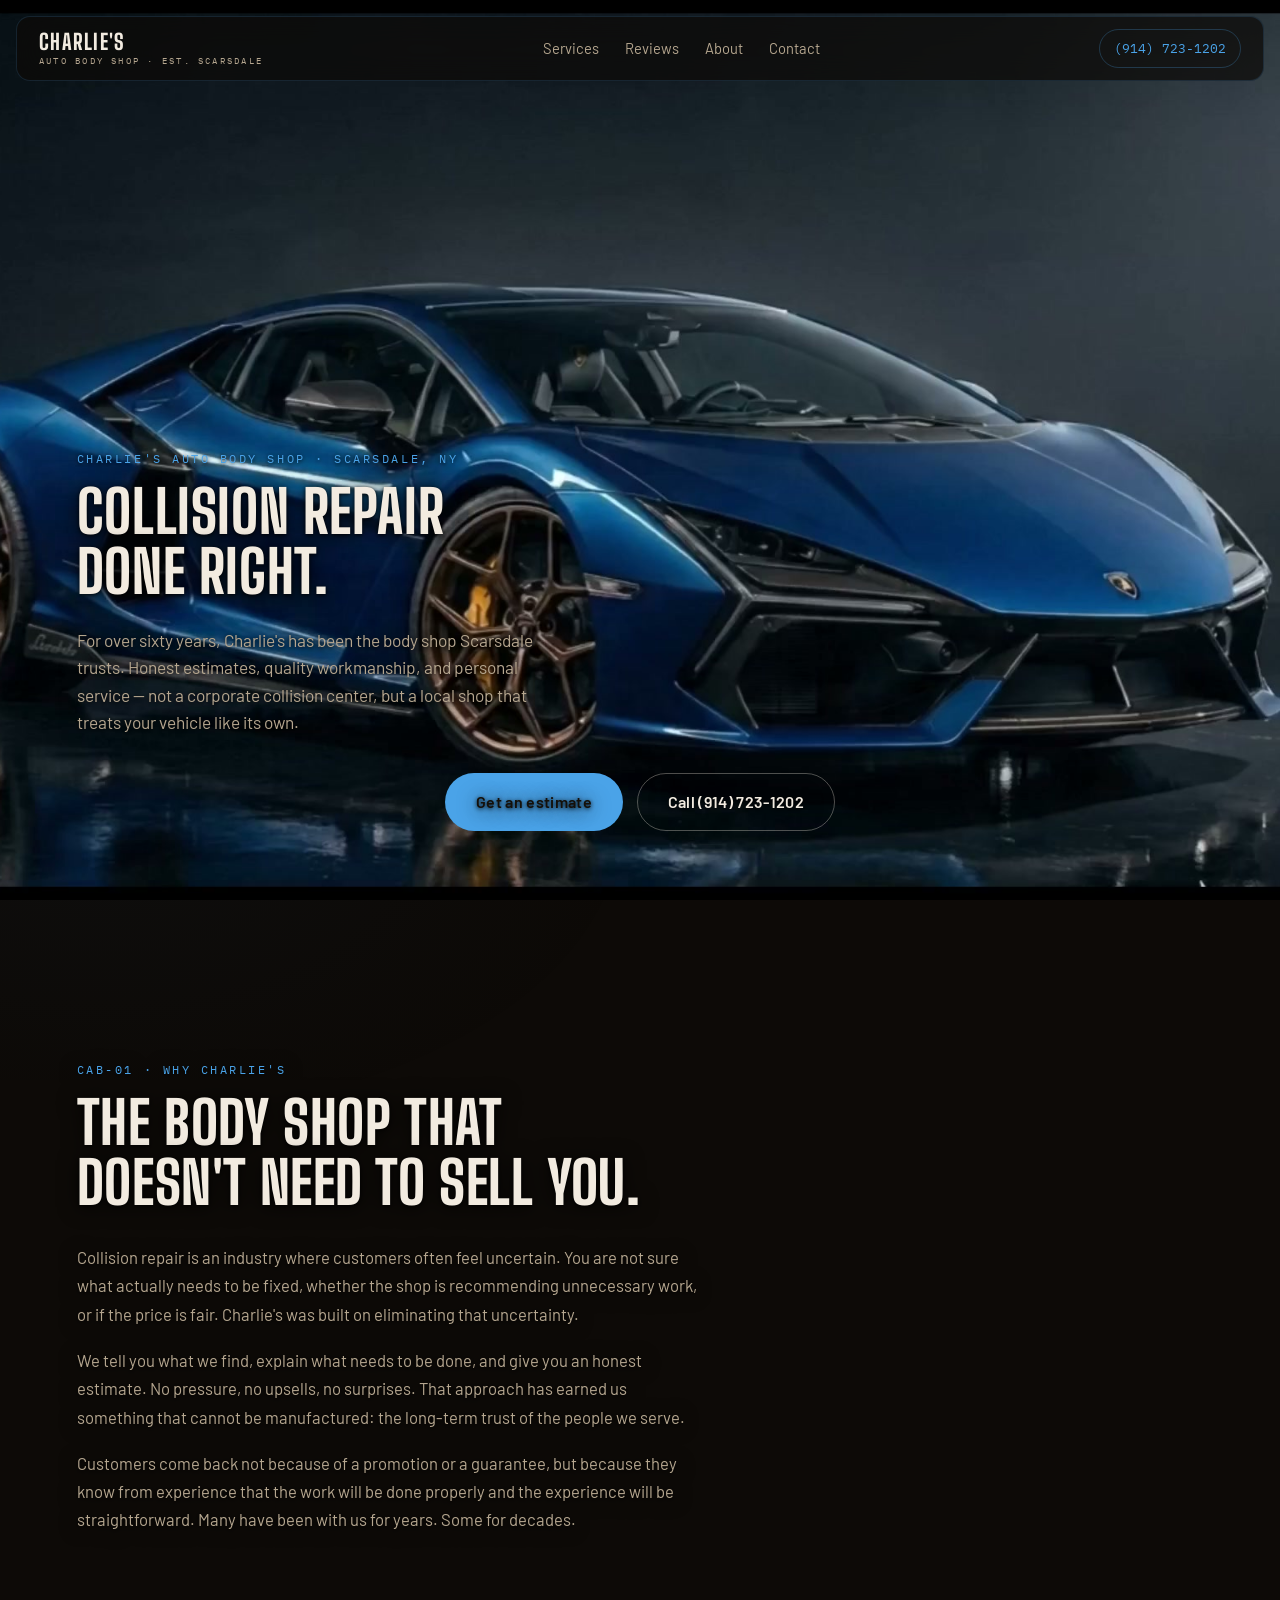
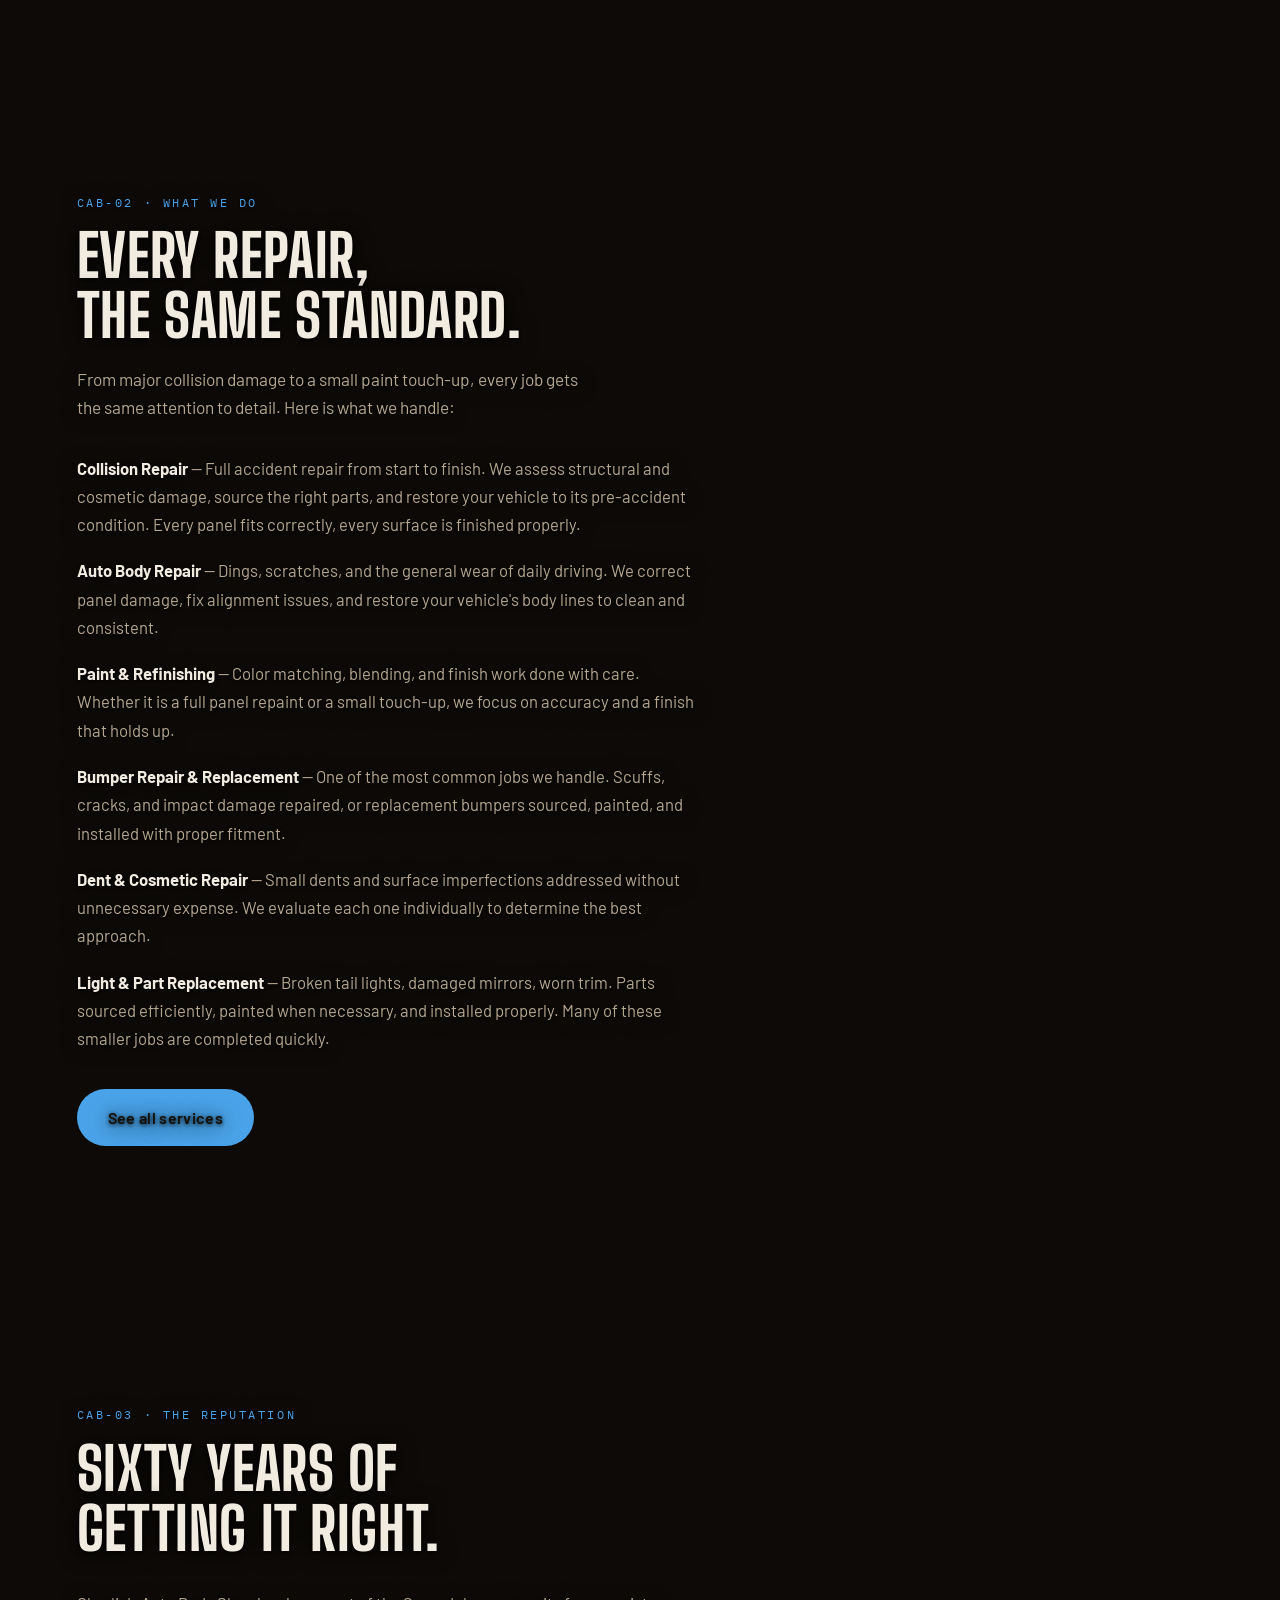
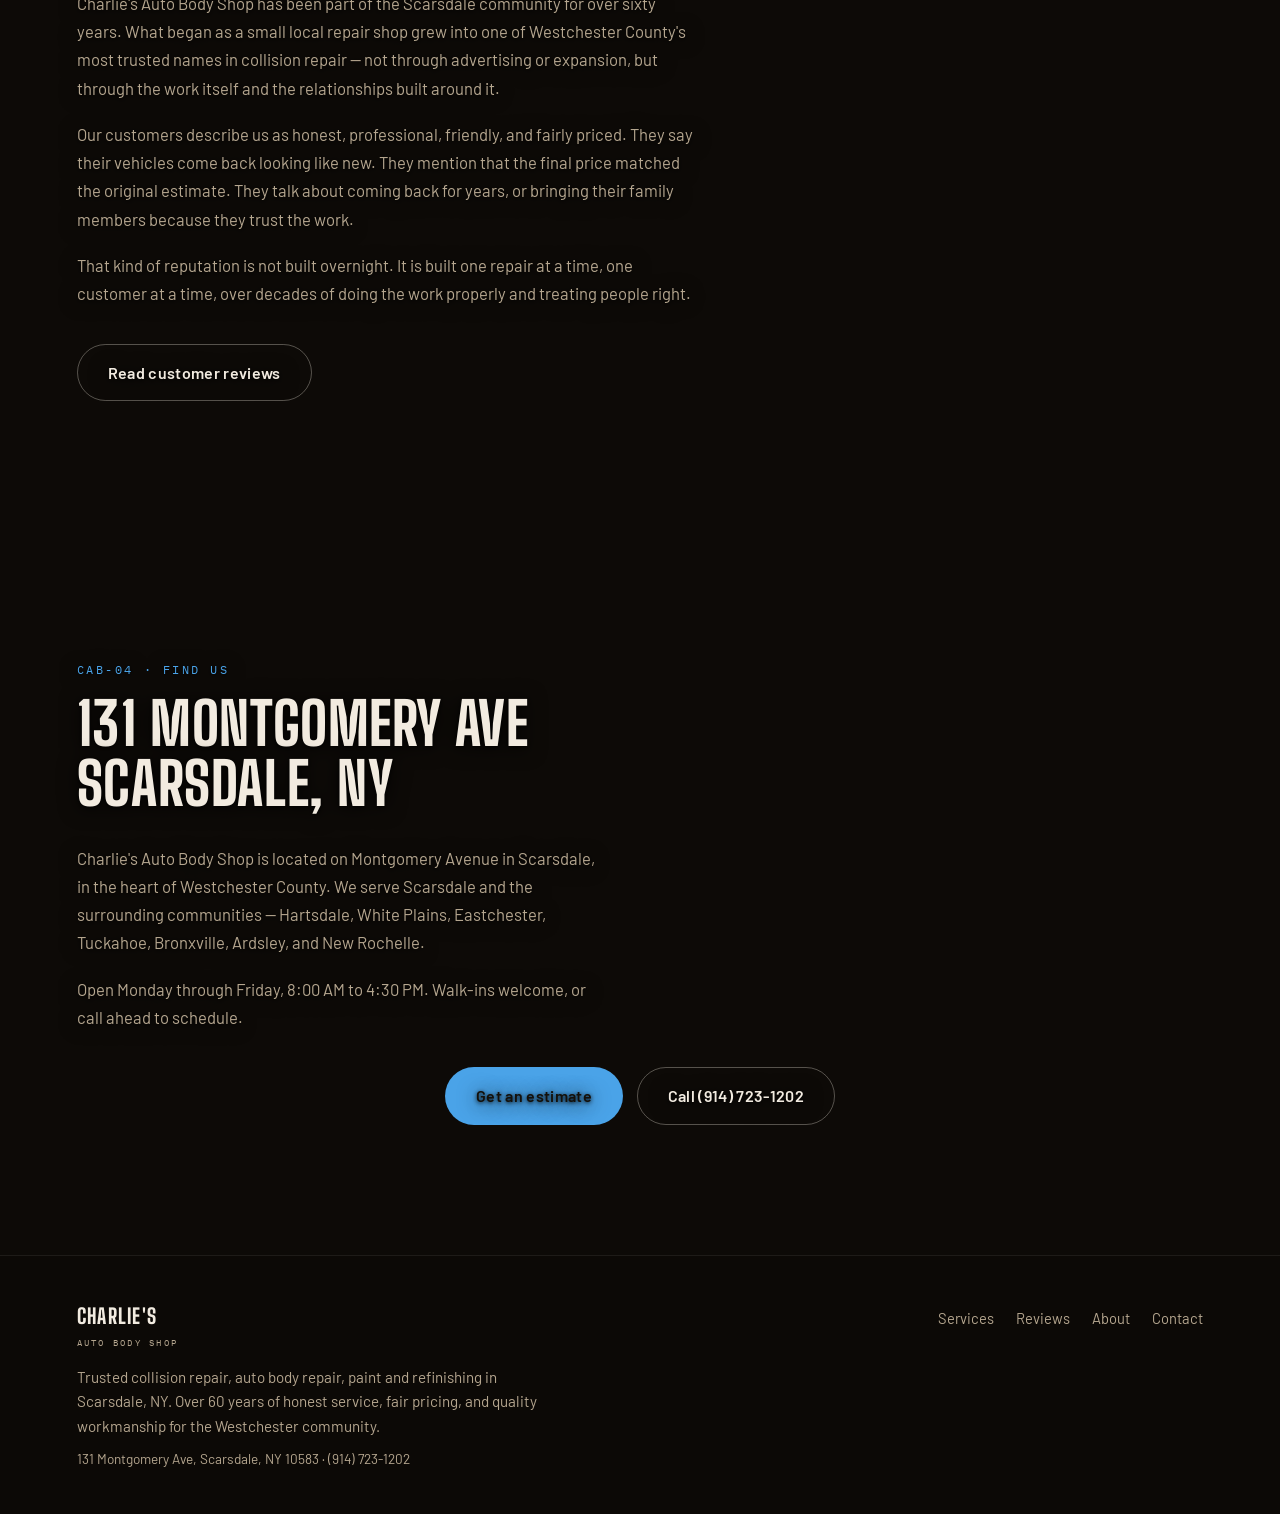
==== commit 8cfee9e5: "Stuff" ====
--- a/index.html
+++ b/index.html
@@ -3,273 +3,145 @@
 <head>
 <meta charset="UTF-8">
 <meta name="viewport" content="width=device-width, initial-scale=1">
-<title>PartsGeek Concept: Ten Million Parts. One Search.</title>
-<meta name="description" content="Concept redesign for PartsGeek. Over ten million OEM and aftermarket parts, up to 80 percent off list, shipped fast with 30-day returns.">
+<title>Charlie's Auto Body Shop — Collision &amp; Body Repair in Scarsdale, NY</title>
+<meta name="description" content="Charlie's Auto Body Shop — trusted collision repair, auto body repair, paint and refinishing in Scarsdale, NY. Over 60 years serving Westchester County.">
 <meta name="theme-color" content="#0d0a07">
 <link rel="icon" href='data:image/svg+xml,<svg xmlns="http://www.w3.org/2000/svg" viewBox="0 0 48 48"><rect width="48" height="48" rx="10" fill="%230d0a07"/><path d="M24 8l13 7.5v17L24 40l-13-7.5v-17z" fill="none" stroke="%234aa3e8" stroke-width="3"/><circle cx="24" cy="24" r="5" fill="%234aa3e8"/></svg>'>
 <link rel="preconnect" href="https://fonts.googleapis.com">
 <link rel="preconnect" href="https://fonts.gstatic.com" crossorigin>
 <link href="https://fonts.googleapis.com/css2?family=Big+Shoulders+Display:wght@700;800&family=Barlow:wght@400;500;600&family=IBM+Plex+Mono:wght@400;500&display=swap" rel="stylesheet">
-<!-- DEPLOY STEP: patch og:url and og:image with the live absolute URL at deploy time -->
-<meta property="og:title" content="PartsGeek Concept: Every Part">
-<meta property="og:description" content="Ten million parts. One search. Up to 80% off list.">
+<meta property="og:title" content="Charlie's Auto Body Shop — Scarsdale, NY">
+<meta property="og:description" content="Trusted collision and auto body repair in Scarsdale, NY. Over 60 years of honest service, fair pricing, and quality workmanship.">
 <meta property="og:type" content="website">
 <link rel="stylesheet" href="assets/style.css">
 </head>
 <body>
 <a class="skip" href="#main">Skip to content</a>
 
+<!-- ================= FIXED VIDEO BACKGROUND ================= -->
+<section class="hero" id="top">
+  <div class="stage">
+    <div class="poster" aria-hidden="true"></div>
+    <video id="heroVideo" preload="auto" muted playsinline loop aria-hidden="true" tabindex="-1">
+      <source src="assets/hero-scrub.mp4" type="video/mp4">
+    </video>
+    <div class="scrim" aria-hidden="true"></div>
+    <svg class="ring" viewBox="0 0 48 48" aria-hidden="true">
+      <circle cx="24" cy="24" r="20" fill="none" stroke="currentColor" stroke-width="3"
+              stroke-dasharray="126" style="stroke-dashoffset:var(--ld,126)"/>
+    </svg>
+  </div>
+</section>
+
 <header class="nav">
-  <a class="brand" href="#top">PARTSGEEK<span class="brand-sub">concept · est. 2008</span></a>
+  <a class="brand" href="index.html">CHARLIE'S<span class="brand-sub">auto body shop · est. Scarsdale</span></a>
   <nav class="nav-links" aria-label="Primary">
-    <a href="#finder">Find parts</a>
-    <a href="#categories">Categories</a>
-    <a href="#reviews">Reviews</a>
-    <a href="#contact">Contact</a>
+    <a href="services.html">Services</a>
+    <a href="reviews.html">Reviews</a>
+    <a href="about.html">About</a>
+    <a href="contact.html">Contact</a>
   </nav>
-  <a class="nav-tel" href="tel:+18005419352">1-800-541-9352</a>
+  <a class="nav-tel" href="tel:+19147231202">(914) 723-1202</a>
 </header>
 
-<main id="main" tabindex="-1">
+<!-- ================= SCROLLABLE CONTENT OVER VIDEO ================= -->
+<div class="hero-content">
 
-  <!-- ================= HERO ================= -->
-  <section class="hero" id="top">
-    <div class="stage">
-      <div class="poster" aria-hidden="true"></div>
-      <video id="heroVideo" preload="none" muted playsinline aria-hidden="true" tabindex="-1"></video>
-      <div class="scrim" aria-hidden="true"></div>
-      <svg class="ring" viewBox="0 0 48 48" aria-hidden="true">
-        <circle cx="24" cy="24" r="20" fill="none" stroke="currentColor" stroke-width="3"
-                stroke-dasharray="126" style="stroke-dashoffset:var(--ld,126)"/>
-      </svg>
+  <main id="main" tabindex="-1">
 
-      <div class="bands">
-        <div class="band b-left b1" data-a="0" data-b="0.16">
-          <p class="kicker">PartsGeek · since 2008</p>
-          <h2 class="h-display" data-split>Ten million parts.</h2>
-        </div>
-        <div class="band b-right b2" data-a="0.18" data-b="0.38">
-          <h2 class="h-display" data-split>One warehouse.<br>Every name brand.</h2>
-        </div>
-        <div class="band b-left b3" data-a="0.40" data-b="0.62">
-          <h2 class="h-display" data-split data-mode="chars">Down to the last bolt.</h2>
-        </div>
-        <div class="band b-center settle" data-a="0.85" data-b="1.0">
-          <h2 class="h-display settle-h" data-split>Find your part. <em>Save up to&nbsp;80%.</em></h2>
-          <p class="settle-sub">OEM or aftermarket. Shipped fast. Thirty days to send it back.</p>
-          <div class="cta-row">
-            <a class="btn btn-primary" href="#finder">Search ten million parts</a>
-            <a class="btn btn-ghost" href="tel:+18005419352">Order by phone</a>
-          </div>
+    <!-- ================= INTRO ================= -->
+    <section class="sec" style="padding-top:50vh;padding-bottom:100px">
+      <div class="wrap" data-reveal>
+        <p class="kicker part">Charlie's Auto Body Shop · Scarsdale, NY</p>
+        <h1 class="sec-h part mask"><span>Collision repair<br>done right.</span></h1>
+        <p class="lede part" style="margin-top:24px;max-width:48ch">For over sixty years, Charlie's has been the body shop Scarsdale trusts. Honest estimates, quality workmanship, and personal service — not a corporate collision center, but a local shop that treats your vehicle like its own.</p>
+        <div class="cta-row part" style="margin-top:36px">
+          <a class="btn btn-primary" href="contact.html">Get an estimate</a>
+          <a class="btn btn-ghost" href="tel:+19147231202">Call (914) 723-1202</a>
         </div>
       </div>
+    </section>
 
-      <p class="hud" aria-hidden="true"><span id="hudLabel">HOOD</span></p>
-      <div class="cue" aria-hidden="true">
-        <svg width="26" height="14" viewBox="0 0 26 14" fill="none"><path d="M2 2l11 9L24 2" stroke="currentColor" stroke-width="2.4" stroke-linecap="round"/></svg>
-      </div>
-
-      <div class="static-copy">
-        <p class="kicker">PartsGeek · since 2008</p>
-        <h2 class="h-display">Find your part. <em>Save up to&nbsp;80%.</em></h2>
-        <p class="settle-sub">Ten million parts for everything from daily drivers to discontinued classics.</p>
-        <div class="cta-row">
-          <a class="btn btn-primary" href="#finder">Search ten million parts</a>
-          <a class="btn btn-ghost" href="tel:+18005419352">Order by phone</a>
+    <!-- ================= WHY CHARLIE'S ================= -->
+    <section class="sec zone-blue">
+      <div class="wrap" data-reveal>
+        <p class="kicker part">CAB-01 · why Charlie's</p>
+        <h2 class="sec-h part mask"><span>The body shop that<br>doesn't need to sell you.</span></h2>
+        <div class="part" style="margin-top:30px;max-width:62ch">
+          <p style="color:var(--text-secondary);font-size:1.04rem;line-height:1.7;margin-bottom:18px">Collision repair is an industry where customers often feel uncertain. You are not sure what actually needs to be fixed, whether the shop is recommending unnecessary work, or if the price is fair. Charlie's was built on eliminating that uncertainty.</p>
+          <p style="color:var(--text-secondary);font-size:1.04rem;line-height:1.7;margin-bottom:18px">We tell you what we find, explain what needs to be done, and give you an honest estimate. No pressure, no upsells, no surprises. That approach has earned us something that cannot be manufactured: the long-term trust of the people we serve.</p>
+          <p style="color:var(--text-secondary);font-size:1.04rem;line-height:1.7">Customers come back not because of a promotion or a guarantee, but because they know from experience that the work will be done properly and the experience will be straightforward. Many have been with us for years. Some for decades.</p>
         </div>
       </div>
-    </div>
-  </section>
+    </section>
 
-  <!-- ================= FINDER ================= -->
-  <section class="sec finder" id="finder">
-    <div class="wrap" data-reveal>
-      <p class="kicker part">PG-01 · vehicle finder</p>
-      <h2 class="sec-h part mask"><span>Tell us the car.<br>We know the part.</span></h2>
-      <form class="finder-form part" id="finderForm" autocomplete="off">
-        <div class="sel-row">
-          <div class="field">
-            <label class="mono" for="fYear">Year</label>
-            <select id="fYear" class="sel"></select>
-          </div>
-          <div class="field">
-            <label class="mono" for="fMake">Make</label>
-            <select id="fMake" class="sel"></select>
-          </div>
-          <div class="field">
-            <label class="mono" for="fModel">Model</label>
-            <select id="fModel" class="sel"></select>
-          </div>
+    <!-- ================= WHAT WE DO ================= -->
+    <section class="sec zone-blue">
+      <div class="wrap" data-reveal>
+        <p class="kicker part">CAB-02 · what we do</p>
+        <h2 class="sec-h part mask"><span>Every repair,<br>the same standard.</span></h2>
+        <p class="lede part" style="margin-top:20px">From major collision damage to a small paint touch-up, every job gets the same attention to detail. Here is what we handle:</p>
+        <div class="part" style="margin-top:32px;max-width:62ch">
+          <p style="color:var(--text-secondary);font-size:1.04rem;line-height:1.7;margin-bottom:18px"><strong style="color:var(--text-primary)">Collision Repair</strong> — Full accident repair from start to finish. We assess structural and cosmetic damage, source the right parts, and restore your vehicle to its pre-accident condition. Every panel fits correctly, every surface is finished properly.</p>
+          <p style="color:var(--text-secondary);font-size:1.04rem;line-height:1.7;margin-bottom:18px"><strong style="color:var(--text-primary)">Auto Body Repair</strong> — Dings, scratches, and the general wear of daily driving. We correct panel damage, fix alignment issues, and restore your vehicle's body lines to clean and consistent.</p>
+          <p style="color:var(--text-secondary);font-size:1.04rem;line-height:1.7;margin-bottom:18px"><strong style="color:var(--text-primary)">Paint &amp; Refinishing</strong> — Color matching, blending, and finish work done with care. Whether it is a full panel repaint or a small touch-up, we focus on accuracy and a finish that holds up.</p>
+          <p style="color:var(--text-secondary);font-size:1.04rem;line-height:1.7;margin-bottom:18px"><strong style="color:var(--text-primary)">Bumper Repair &amp; Replacement</strong> — One of the most common jobs we handle. Scuffs, cracks, and impact damage repaired, or replacement bumpers sourced, painted, and installed with proper fitment.</p>
+          <p style="color:var(--text-secondary);font-size:1.04rem;line-height:1.7;margin-bottom:18px"><strong style="color:var(--text-primary)">Dent &amp; Cosmetic Repair</strong> — Small dents and surface imperfections addressed without unnecessary expense. We evaluate each one individually to determine the best approach.</p>
+          <p style="color:var(--text-secondary);font-size:1.04rem;line-height:1.7"><strong style="color:var(--text-primary)">Light &amp; Part Replacement</strong> — Broken tail lights, damaged mirrors, worn trim. Parts sourced efficiently, painted when necessary, and installed properly. Many of these smaller jobs are completed quickly.</p>
         </div>
-        <button class="btn btn-primary" type="submit">Show my parts</button>
-      </form>
-      <div class="finder-result part" id="finderResult" hidden>
-        <p class="result-line">Great news. The <strong id="resName">part</strong> catalog exists, and it prices well under the dealer.</p>
-        <p class="result-note">This page is a design concept, so the shelves here are empty. The real search lives on PartsGeek:</p>
-        <a class="btn btn-primary" href="https://www.partsgeek.com/catalog/" target="_blank" rel="noopener">Open the live catalog</a>
+        <a class="btn btn-primary part" href="services.html" style="margin-top:36px">See all services</a>
       </div>
-    </div>
-  </section>
+    </section>
 
-  <!-- ================= PROOF STRIP ================= -->
-  <section class="sec proof">
-    <div class="wrap proof-grid" data-reveal>
-      <div class="proof-item part"><span class="proof-big">80%</span><span class="proof-cap">off list price, up to</span></div>
-      <div class="proof-item part"><span class="proof-big">30-day</span><span class="proof-cap">returns, no hassle</span></div>
-      <div class="proof-item part"><span class="proof-big">2008</span><span class="proof-cap">shipping nationwide since</span></div>
-      <div class="proof-item part"><span class="proof-big">605K+</span><span class="proof-cap">verified reviews</span></div>
-    </div>
-  </section>
+    <!-- ================= TRUST ================= -->
+    <section class="sec zone-blue">
+      <div class="wrap" data-reveal>
+        <p class="kicker part">CAB-03 · the reputation</p>
+        <h2 class="sec-h part mask"><span>Sixty years of<br>getting it right.</span></h2>
+        <div class="part" style="margin-top:30px;max-width:62ch">
+          <p style="color:var(--text-secondary);font-size:1.04rem;line-height:1.7;margin-bottom:18px">Charlie's Auto Body Shop has been part of the Scarsdale community for over sixty years. What began as a small local repair shop grew into one of Westchester County's most trusted names in collision repair — not through advertising or expansion, but through the work itself and the relationships built around it.</p>
+          <p style="color:var(--text-secondary);font-size:1.04rem;line-height:1.7;margin-bottom:18px">Our customers describe us as honest, professional, friendly, and fairly priced. They say their vehicles come back looking like new. They mention that the final price matched the original estimate. They talk about coming back for years, or bringing their family members because they trust the work.</p>
+          <p style="color:var(--text-secondary);font-size:1.04rem;line-height:1.7">That kind of reputation is not built overnight. It is built one repair at a time, one customer at a time, over decades of doing the work properly and treating people right.</p>
+        </div>
+        <a class="btn btn-ghost part" href="reviews.html" style="margin-top:36px">Read customer reviews</a>
+      </div>
+    </section>
 
-  <!-- ================= EXPLODED CATEGORIES ================= -->
-  <section class="sec categories zone-blue" id="categories">
-    <div class="wrap" data-reveal>
-      <p class="kicker part">PG-02 · the catalog, exploded</p>
-      <h2 class="sec-h part mask"><span>Six departments.<br>Every bolt between them.</span></h2>
-      <p class="lede part">Brakes, engine, electrical, suspension, cooling, body. The whole catalog, pulled apart the way a builder sees it. Hold the button and watch the shelves spread.</p>
-
-      <div class="boom-zone part">
-        <div class="boom-stage" id="boomStage">
-          <svg class="boom-art" viewBox="0 0 360 420" aria-hidden="true">
-            <g class="layer" style="--i:5">
-              <rect x="120" y="18" width="120" height="26" rx="8"/>
-              <circle cx="150" cy="31" r="4"/><circle cx="210" cy="31" r="4"/>
-            </g>
-            <g class="layer" style="--i:4">
-              <rect x="96" y="88" width="76" height="34" rx="8"/>
-              <rect x="188" y="88" width="76" height="34" rx="8"/>
-            </g>
-            <g class="layer" style="--i:3">
-              <rect x="84" y="160" width="192" height="30" rx="6"/>
-              <circle cx="116" cy="175" r="5"/><circle cx="156" cy="175" r="5"/><circle cx="204" cy="175" r="5"/><circle cx="244" cy="175" r="5"/>
-            </g>
-            <g class="layer" style="--i:2">
-              <rect x="92" y="216" width="176" height="10" rx="5"/>
-            </g>
-            <g class="layer" style="--i:1">
-              <rect x="80" y="252" width="200" height="72" rx="10"/>
-              <circle cx="130" cy="288" r="20"/><circle cx="260" cy="288" r="20"/>
-              <circle cx="195" cy="288" r="20"/>
-            </g>
-            <g class="layer" style="--i:0">
-              <path d="M104 350h152l-18 44H122z"/>
-            </g>
-          </svg>
-
-          <ul class="boom-list" id="boomList">
-            <li style="--i:5"><span class="mono tag">PG-BDY</span>Body &amp; mirrors<i class="lead"></i></li>
-            <li style="--i:4"><span class="mono tag">PG-ELC</span>Electrical &amp; sensors<i class="lead"></i></li>
-            <li style="--i:3"><span class="mono tag">PG-SUS</span>Suspension &amp; steering<i class="lead"></i></li>
-            <li style="--i:2"><span class="mono tag">PG-COL</span>Cooling &amp; climate<i class="lead"></i></li>
-            <li style="--i:1"><span class="mono tag">PG-ENG</span>Engine components<i class="lead"></i></li>
-            <li style="--i:0"><span class="mono tag">PG-BRK</span>Brakes &amp; rotors<i class="lead"></i></li>
-          </ul>
+    <!-- ================= LOCATION ================= -->
+    <section class="sec zone-blue">
+      <div class="wrap" data-reveal>
+        <p class="kicker part">CAB-04 · find us</p>
+        <h2 class="sec-h part mask"><span>131 Montgomery Ave<br>Scarsdale, NY</span></h2>
+        <div class="part" style="margin-top:30px;max-width:52ch">
+          <p style="color:var(--text-secondary);font-size:1.04rem;line-height:1.7;margin-bottom:18px">Charlie's Auto Body Shop is located on Montgomery Avenue in Scarsdale, in the heart of Westchester County. We serve Scarsdale and the surrounding communities — Hartsdale, White Plains, Eastchester, Tuckahoe, Bronxville, Ardsley, and New Rochelle.</p>
+          <p style="color:var(--text-secondary);font-size:1.04rem;line-height:1.7">Open Monday through Friday, 8:00 AM to 4:30 PM. Walk-ins welcome, or call ahead to schedule.</p>
         </div>
-
-        <div class="boom-ctl">
-          <div class="boom-bar" aria-hidden="true"><i id="boomBarFill"></i></div>
-          <button class="btn btn-primary boom-btn" id="boomBtn" type="button">Press and hold to explode</button>
-          <p class="boom-done mono" id="boomDone" hidden>Fully exploded. That is the whole catalog.</p>
+        <div class="cta-row part" style="margin-top:36px">
+          <a class="btn btn-primary" href="contact.html">Get an estimate</a>
+          <a class="btn btn-ghost" href="tel:+19147231202">Call (914) 723-1202</a>
         </div>
       </div>
+    </section>
+
+  </main>
+
+  <footer class="foot zone-blue">
+    <div class="wrap foot-grid">
+      <div>
+        <p class="foot-brand">CHARLIE'S<span class="brand-sub">auto body shop</span></p>
+        <p class="foot-blurb">Trusted collision repair, auto body repair, paint and refinishing in Scarsdale, NY. Over 60 years of honest service, fair pricing, and quality workmanship for the Westchester community.</p>
+        <p class="foot-disc">131 Montgomery Ave, Scarsdale, NY 10583 · (914) 723-1202</p>
+      </div>
+      <nav class="foot-nav" aria-label="Footer">
+        <a href="services.html">Services</a>
+        <a href="reviews.html">Reviews</a>
+        <a href="about.html">About</a>
+        <a href="contact.html">Contact</a>
+      </nav>
     </div>
-  </section>
+  </footer>
 
-  <!-- ================= REVIEWS ================= -->
-  <section class="sec reviews zone-blue" id="reviews">
-    <div class="wrap" data-reveal>
-      <p class="kicker part">PG-03 · verified buyers</p>
-      <h2 class="sec-h part mask"><span>Word from the driveway.</span></h2>
-      <p class="lede part">Six hundred thousand reviews and counting, from people who turned wrenches last weekend. A few of them, verbatim:</p>
-      <div class="rev-grid">
-        <figure class="rev part">
-          <blockquote>&ldquo;Great part, arrived quickly, fit perfectly, car runs great now.&rdquo;</blockquote>
-          <figcaption class="mono">Verified buyer · 2017 Honda CR-V brake pads</figcaption>
-        </figure>
-        <figure class="rev part">
-          <blockquote>&ldquo;Great prices, fast shipping, and never once have I returned a part.&rdquo;</blockquote>
-          <figcaption class="mono">Eric · repeat customer</figcaption>
-        </figure>
-        <figure class="rev part">
-          <blockquote>&ldquo;Part came on time and I was very satisfied with how it was delivered and the quality of the part.&rdquo;</blockquote>
-          <figcaption class="mono">Charlene · 2017 Buick Encore oxygen sensor</figcaption>
-        </figure>
-      </div>
-      <p class="rev-close part">605,000+ verified reviews. Ordered wrong? Thirty days, easy return, no argument.</p>
-    </div>
-  </section>
-
-  <!-- ================= HERITAGE ================= -->
-  <section class="sec heritage zone-blue">
-    <div class="wrap her-grid" data-reveal>
-      <div class="her-imgs part">
-        <img src="assets/still-exploded.jpg" alt="An engine held in its exploded view, every component separated and lit warm against black" loading="lazy">
-        <img class="her-small" src="assets/still-lift.jpg" alt="The engine mid-lift, rising out of the engine bay under warm workshop light" loading="lazy">
-      </div>
-      <div class="her-copy part">
-        <p class="kicker">PG-04 · hard-to-find parts</p>
-        <h2 class="sec-h mask"><span>1940 to today.</span></h2>
-        <p class="lede">Daily drivers, project trucks, and the classics everyone else gave up on. If the part was ever made, the catalog probably knows where it lives.</p>
-        <p class="lede">Discontinued model? Rare trim? The search reaches into warehouse inventory most stores stopped carrying years ago. Type the car, pick the part, done.</p>
-      </div>
-    </div>
-  </section>
-
-  <!-- ================= HOW IT GOES ================= -->
-  <section class="sec steps zone-blue">
-    <div class="wrap" data-reveal>
-      <p class="kicker part">PG-05 · how an order goes</p>
-      <h2 class="sec-h part mask"><span>Three moves.<br>You are back on the road.</span></h2>
-      <div class="steps-grid">
-        <div class="step part">
-          <span class="step-num mono">01</span>
-          <h3>Type your car</h3>
-          <p>Year, make, model. The catalog narrows itself down to parts that actually fit your trim, not something close to it.</p>
-        </div>
-        <div class="step part">
-          <span class="step-num mono">02</span>
-          <h3>Pick the part</h3>
-          <p>OEM and aftermarket side by side, priced to compare. Read what other owners of the same car said before you commit.</p>
-        </div>
-        <div class="step part">
-          <span class="step-num mono">03</span>
-          <h3>It ships</h3>
-          <p>Tracked from the warehouse door to yours. Changed your mind, or ordered wrong? Thirty days, easy return.</p>
-        </div>
-      </div>
-      <p class="steps-close part">Millions of parts, one search away, and none of them at dealer price.</p>
-    </div>
-  </section>
-
-  <!-- ================= CONTACT ================= -->
-  <section class="sec contact zone-blue" id="contact">
-    <div class="wrap con-wrap" data-reveal>
-      <h2 class="con-h part mask"><span>Get the part.<br>Keep the savings.</span></h2>
-      <p class="con-lede part">One call gets you pricing, fitment help, and a ship date. No phone tree, no hold music marathon.</p>
-      <div class="con-actions part">
-        <a class="btn btn-primary btn-big" href="tel:+18005419352">Call 1-800-541-9352</a>
-        <a class="btn btn-ghost btn-big" href="https://www.partsgeek.com/catalog/" target="_blank" rel="noopener">Browse the live catalog</a>
-      </div>
-      <p class="con-note part mono">Real number, straight to the order desk.</p>
-    </div>
-  </section>
-</main>
-
-<footer class="foot zone-blue">
-  <div class="wrap foot-grid">
-    <div>
-      <p class="foot-brand">PARTSGEEK<span class="brand-sub">concept</span></p>
-      <p class="foot-blurb">Ten million parts for domestic and import cars and trucks, from daily drivers to discontinued classics. Concept redesign, built to show what the storefront could feel like.</p>
-      <p class="foot-disc">Independent concept redesign. Not affiliated with or endorsed by PartsGeek.</p>
-    </div>
-    <nav class="foot-nav" aria-label="Footer">
-      <a href="#finder">Find parts</a>
-      <a href="#categories">Categories</a>
-      <a href="#reviews">Reviews</a>
-      <a href="https://www.partsgeek.com/" target="_blank" rel="noopener">Live site</a>
-    </nav>
-  </div>
-</footer>
+</div>
 
 <script src="assets/main.js"></script>
 </body>
--- a/assets/style.css
+++ b/assets/style.css
@@ -1,4 +1,4 @@
-/* PartsGeek concept — dark cinematic, copper amber, shop-floor precision */
+/* Charlie's Auto Body Shop — dark cinematic, warm amber, shop-floor precision */
 
 :root{
   --canvas:#0d0a07;
@@ -52,36 +52,31 @@
 .nav-links{display:flex;gap:26px}
 .nav-links a{font-size:.92rem;color:var(--text-secondary);transition:color .2s var(--ease-soft)}
 .nav-links a:hover{color:var(--accent-hover)}
+.nav-links a.active{color:var(--accent)}
 .nav-tel{font-family:"IBM Plex Mono",monospace;font-size:.82rem;color:var(--accent);
   border:1px solid var(--accent-muted);padding:8px 14px;border-radius:999px;
   transition:border-color .2s,color .2s}
 .nav-tel:hover{border-color:var(--accent);color:var(--accent-hover)}
 
 /* ============ HERO ============ */
-.hero{height:780vh;position:relative}
-.stage{position:sticky;top:0;height:100vh;overflow:hidden;background:var(--canvas)}
-.poster{position:absolute;inset:0;background-size:cover;background-position:center;
-  background-image:url("assets/hero-poster.jpg")}
+.hero{position:relative;height:0}
+.stage{position:fixed;inset:0;z-index:0;width:100vw;height:100vh;overflow:hidden;background:var(--canvas)}
+.poster{position:absolute;inset:0;width:100%;height:100%;background-size:cover;background-position:center;
+  background-image:url("hero-poster.jpg");z-index:0}
 #heroVideo{position:absolute;inset:0;width:100%;height:100%;object-fit:cover;
-  opacity:0;transition:opacity .9s var(--ease-soft);will-change:transform}
+  opacity:0;transition:opacity .9s var(--ease-soft);z-index:1}
 .stage.video-ready #heroVideo{opacity:1}
-/* scrims fully removed per request: footage shows untouched */
 .scrim{display:none}
 
 .ring{position:absolute;left:50%;top:50%;width:52px;height:52px;margin:-26px 0 0 -26px;
   color:var(--accent);opacity:0;transition:opacity .4s;z-index:6}
 .stage.loading .ring{opacity:1}
 
-/* caption bands */
-.bands{position:absolute;inset:0;z-index:4}
-.band{position:absolute;max-width:min(560px,86vw);opacity:0;text-shadow:var(--tshadow)}
-.band .btn{text-shadow:none}
-.b-left{left:clamp(24px,7vw,110px);top:50%;transform:translateY(-50%)}
-.b-right{right:clamp(24px,7vw,110px);top:46%;transform:translateY(-50%);text-align:right}
-.b-center{left:50%;bottom:9vh;transform:translateX(-50%);text-align:center;width:min(720px,90vw)}
-
-/* per-band scrims removed: captions ride on the text shadow alone */
-.band::before{content:none}
+/* caption bands — hidden, content scrolls over video */
+.bands{display:none}
+.hud{display:none}
+.cue{display:none}
+.static-copy{display:none}
 
 .h-display{font-family:"Big Shoulders Display",sans-serif;font-weight:800;
   font-size:clamp(2.6rem,6.4vw,5.4rem);line-height:.98;letter-spacing:.01em;
@@ -139,35 +134,36 @@
 .static-copy .settle-sub{margin-top:16px}
 .static-copy .cta-row{margin-top:24px}
 
-/* the five static-hero gates — identical strings in main.js */
+/* the five static-hero gates — hidden since content scrolls over fixed video */
 @media (max-width:720px){
-  #heroVideo,.ring,.bands,.hud,.cue{display:none}
-  .static-copy{display:block}
+  .stage .ring,.stage .bands,.stage .hud,.stage .cue,.stage .static-copy{display:none}
 }
 @media (orientation:portrait) and (max-width:1024px){
-  #heroVideo,.ring,.bands,.hud,.cue{display:none}
-  .static-copy{display:block}
+  .stage .ring,.stage .bands,.stage .hud,.stage .cue,.stage .static-copy{display:none}
 }
 @media (orientation:portrait) and (pointer:coarse){
-  #heroVideo,.ring,.bands,.hud,.cue{display:none}
-  .static-copy{display:block}
+  .stage .ring,.stage .bands,.stage .hud,.stage .cue,.stage .static-copy{display:none}
 }
 @media (orientation:landscape) and (pointer:coarse) and (max-height:560px){
-  #heroVideo,.ring,.bands,.hud,.cue{display:none}
-  .static-copy{display:block}
+  .stage .ring,.stage .bands,.stage .hud,.stage .cue,.stage .static-copy{display:none}
 }
 @media (prefers-reduced-motion:reduce){
-  #heroVideo,.ring,.bands,.hud,.cue{display:none}
-  .static-copy{display:block}
-}
-@media (max-height:560px){.hud,.cue{display:none}}
+  .stage .ring,.stage .bands,.stage .hud,.stage .cue,.stage .static-copy{display:none}
+}
+@media (max-height:560px){.stage .hud,.stage .cue{display:none!important}}
 
 /* ============ SECTIONS ============ */
-.sec{position:relative;padding:130px clamp(20px,6vw,90px);scroll-margin-top:90px}
+.sec{position:relative;padding:130px clamp(20px,6vw,90px);scroll-margin-top:90px;z-index:2}
 .wrap{max-width:1180px;margin:0 auto}
 .sec-h{font-family:"Big Shoulders Display",sans-serif;font-weight:800;text-transform:uppercase;
   font-size:clamp(2.2rem,4.6vw,3.9rem);line-height:1.02;letter-spacing:.01em}
 .lede{color:var(--text-secondary);max-width:52ch;font-size:1.08rem}
+
+/* scrollable content over fixed video */
+.hero-content{position:relative;z-index:2}
+.hero-content .sec,.hero-content .sec.zone-blue{background:transparent}
+.hero-content .foot{background:rgba(13,10,7,.95)}
+.hero-content .sec .wrap,.hero-content .sec .wrap *{text-shadow:0 2px 20px rgba(0,0,0,.9),0 1px 4px rgba(0,0,0,.95)}
 
 /* masked line reveals keep descender room */
 .mask span{display:inline-block;padding-bottom:.14em;margin-bottom:-.14em}
@@ -334,3 +330,88 @@
   .finder-form .btn{width:100%}
   .her-small{right:0;bottom:-10%}
 }
+
+/* ============ MULTI-PAGE ============ */
+.page-hero{position:relative;min-height:44vh;display:flex;align-items:flex-end;
+  padding:0 clamp(20px,6vw,90px) 70px;background:var(--canvas);overflow:hidden}
+.page-hero::before{content:"";position:absolute;inset:0;
+  background:linear-gradient(180deg,transparent 30%,var(--canvas) 100%);z-index:1}
+.page-hero-inner{position:relative;z-index:2;max-width:1180px;margin:0 auto;width:100%}
+.page-hero .kicker{margin-bottom:16px}
+.page-hero .sec-h{font-size:clamp(2.4rem,5vw,4.2rem)}
+
+/* page-load entrance animation */
+.page-hero-inner .kicker,
+.page-hero-inner .sec-h,
+.page-hero-inner .sec-h span{opacity:0;transform:translateY(30px);
+  animation:pageIn .8s var(--ease-out) forwards}
+.page-hero-inner .kicker{animation-delay:.1s}
+.page-hero-inner .sec-h{animation-delay:.25s}
+.page-hero-inner .sec-h span{animation-delay:.25s}
+@keyframes pageIn{to{opacity:1;transform:none}}
+
+/* first content block on inner pages appears on load */
+.page-body .wrap > .part:first-child{opacity:0;transform:translateY(26px);
+  animation:pageIn .8s var(--ease-out) .35s forwards}
+.page-body .wrap > .part:nth-child(2){opacity:0;transform:translateY(26px);
+  animation:pageIn .8s var(--ease-out) .5s forwards}
+
+.page-body{position:relative;padding:80px clamp(20px,6vw,90px) 140px}
+.page-body .wrap{max-width:920px;margin:0 auto}
+.page-body h3{font-family:"Big Shoulders Display",sans-serif;font-weight:700;
+  text-transform:uppercase;font-size:clamp(1.4rem,2.8vw,2rem);letter-spacing:.02em;
+  margin-bottom:16px;margin-top:48px;color:var(--text-primary)}
+.page-body h3:first-child{margin-top:0}
+.page-body p{color:var(--text-secondary);font-size:1.04rem;line-height:1.7;
+  max-width:65ch;margin-bottom:18px}
+.page-body p.lead{color:var(--text-primary);font-size:1.14rem;max-width:58ch}
+.page-body ul{list-style:none;margin:12px 0 24px;display:flex;flex-direction:column;gap:10px}
+.page-body ul li{color:var(--text-secondary);font-size:1rem;padding-left:20px;position:relative}
+.page-body ul li::before{content:"";position:absolute;left:0;top:10px;width:8px;height:8px;
+  border-radius:50%;background:var(--accent)}
+.page-body .divider{height:1px;background:rgba(242,235,224,.08);margin:48px 0;border:none}
+.page-body .highlight-box{background:var(--panel);border:1px solid var(--accent-muted);
+  border-radius:16px;padding:36px 32px;margin:32px 0}
+.page-body .highlight-box h4{font-family:"Big Shoulders Display",sans-serif;font-weight:700;
+  text-transform:uppercase;font-size:1.3rem;color:var(--accent);margin-bottom:12px}
+.page-body .highlight-box p{margin-bottom:0}
+
+.service-card{background:var(--panel);border:1px solid rgba(242,235,224,.09);border-radius:16px;
+  padding:36px 32px;margin-bottom:20px}
+.service-card h4{font-family:"Big Shoulders Display",sans-serif;font-weight:700;
+  text-transform:uppercase;font-size:1.4rem;letter-spacing:.02em;margin-bottom:12px}
+.service-card p{color:var(--text-secondary);font-size:1rem;line-height:1.65;margin-bottom:0}
+.service-card .tag{display:inline-block;font-family:"IBM Plex Mono",monospace;font-size:.66rem;
+  letter-spacing:.18em;color:var(--accent);border:1px solid var(--accent-muted);
+  border-radius:6px;padding:4px 10px;margin-bottom:14px}
+
+.testimonial{background:var(--panel);border:1px solid rgba(242,235,224,.09);border-radius:16px;
+  padding:36px 32px;margin-bottom:20px}
+.testimonial blockquote{font-size:1.12rem;line-height:1.6;color:var(--text-primary);
+  font-style:normal;margin-bottom:16px}
+.testimonial figcaption{font-family:"IBM Plex Mono",monospace;font-size:.7rem;
+  letter-spacing:.16em;text-transform:uppercase;color:var(--text-secondary)}
+
+.hours-grid{display:grid;grid-template-columns:1fr 1fr;gap:30px;margin:32px 0}
+.hours-col h4{font-family:"Big Shoulders Display",sans-serif;font-weight:700;
+  text-transform:uppercase;font-size:1.2rem;color:var(--accent);margin-bottom:16px}
+.hours-row{display:flex;justify-content:space-between;padding:10px 0;
+  border-bottom:1px solid rgba(242,235,224,.06);color:var(--text-secondary);font-size:.98rem}
+.hours-row .day{color:var(--text-primary)}
+.hours-row .time{font-family:"IBM Plex Mono",monospace;font-size:.9rem}
+
+.cta-strip{background:var(--panel);border:1px solid var(--accent-muted);border-radius:16px;
+  padding:44px 40px;margin:48px 0;display:flex;align-items:center;justify-content:space-between;
+  gap:24px;flex-wrap:wrap}
+.cta-strip-text h3{font-family:"Big Shoulders Display",sans-serif;font-weight:800;
+  text-transform:uppercase;font-size:clamp(1.6rem,3vw,2.2rem);margin-bottom:8px}
+.cta-strip-text p{color:var(--text-secondary);font-size:1rem;margin:0}
+
+@media (max-width:900px){
+  .hours-grid{grid-template-columns:1fr}
+  .cta-strip{flex-direction:column;text-align:center}
+}
+@media (max-width:720px){
+  .page-hero{min-height:36vh;padding-bottom:50px}
+  .page-body{padding:60px 20px 100px}
+}
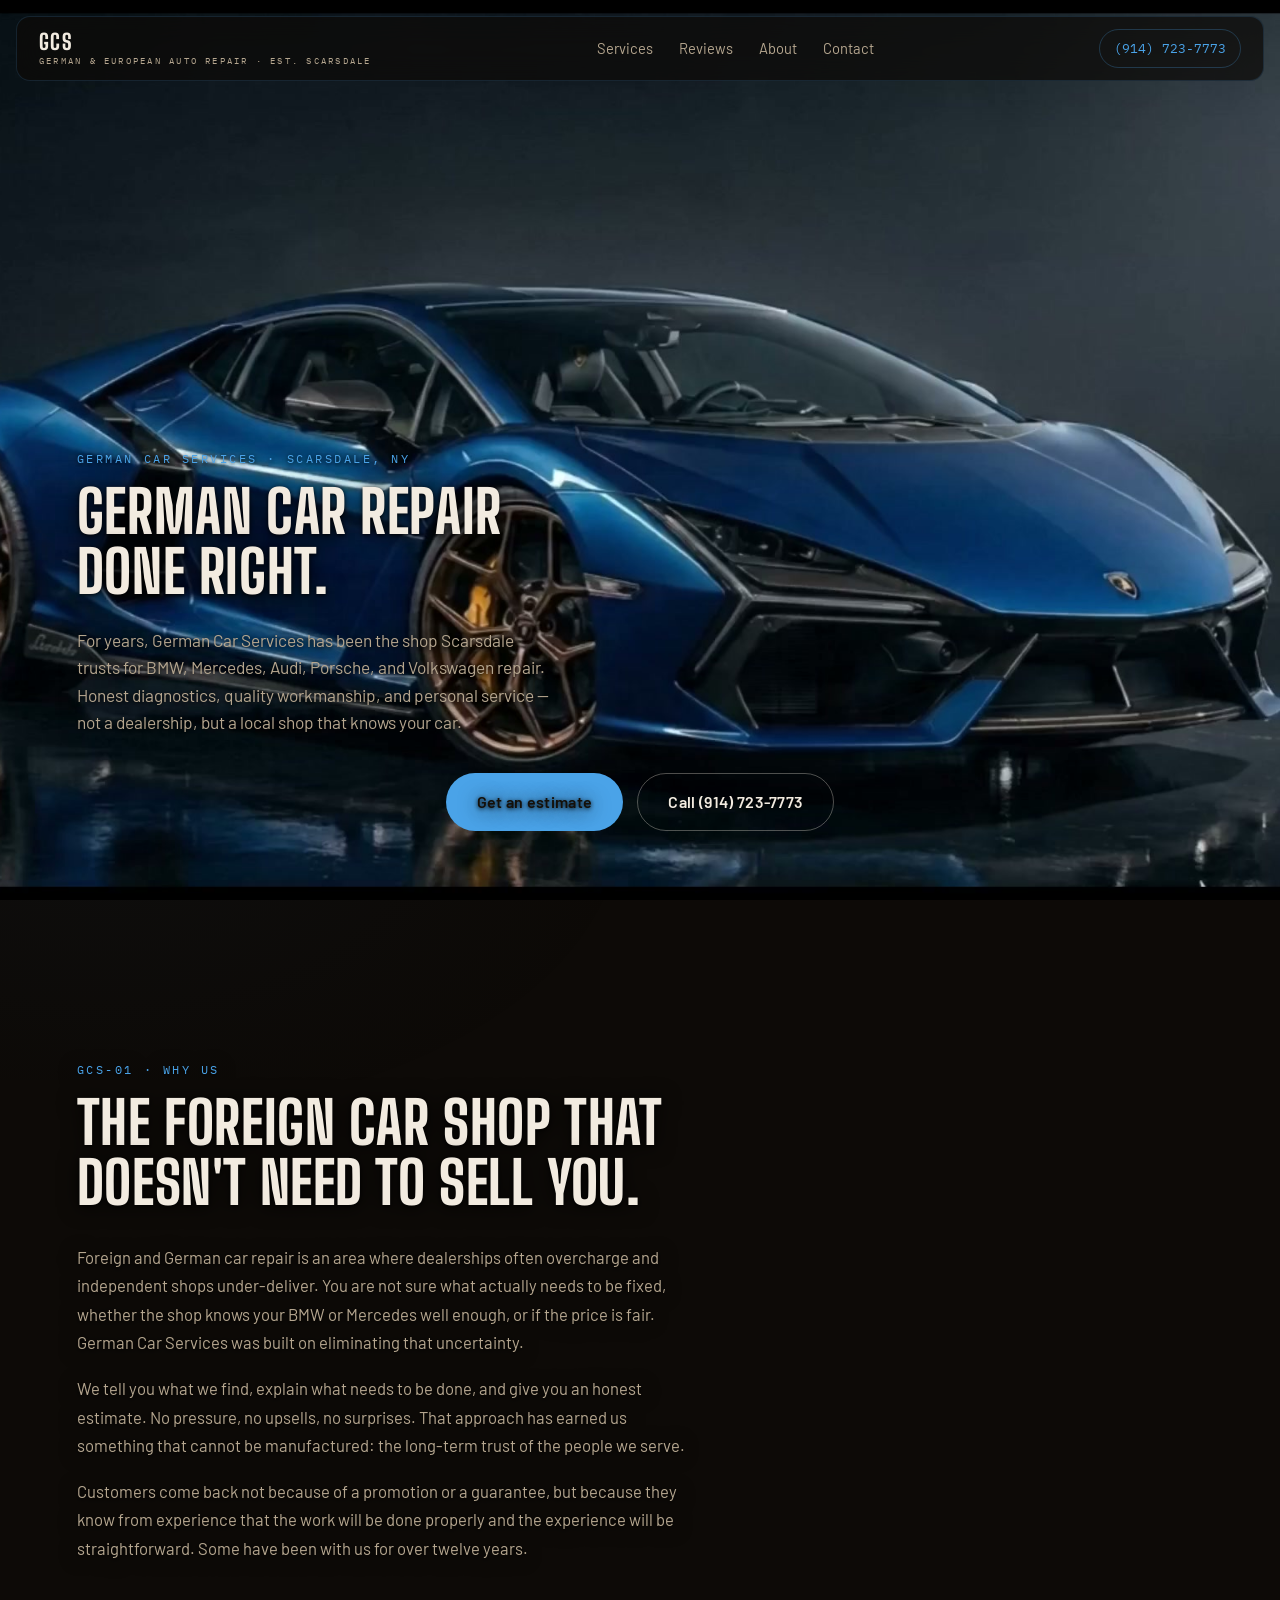
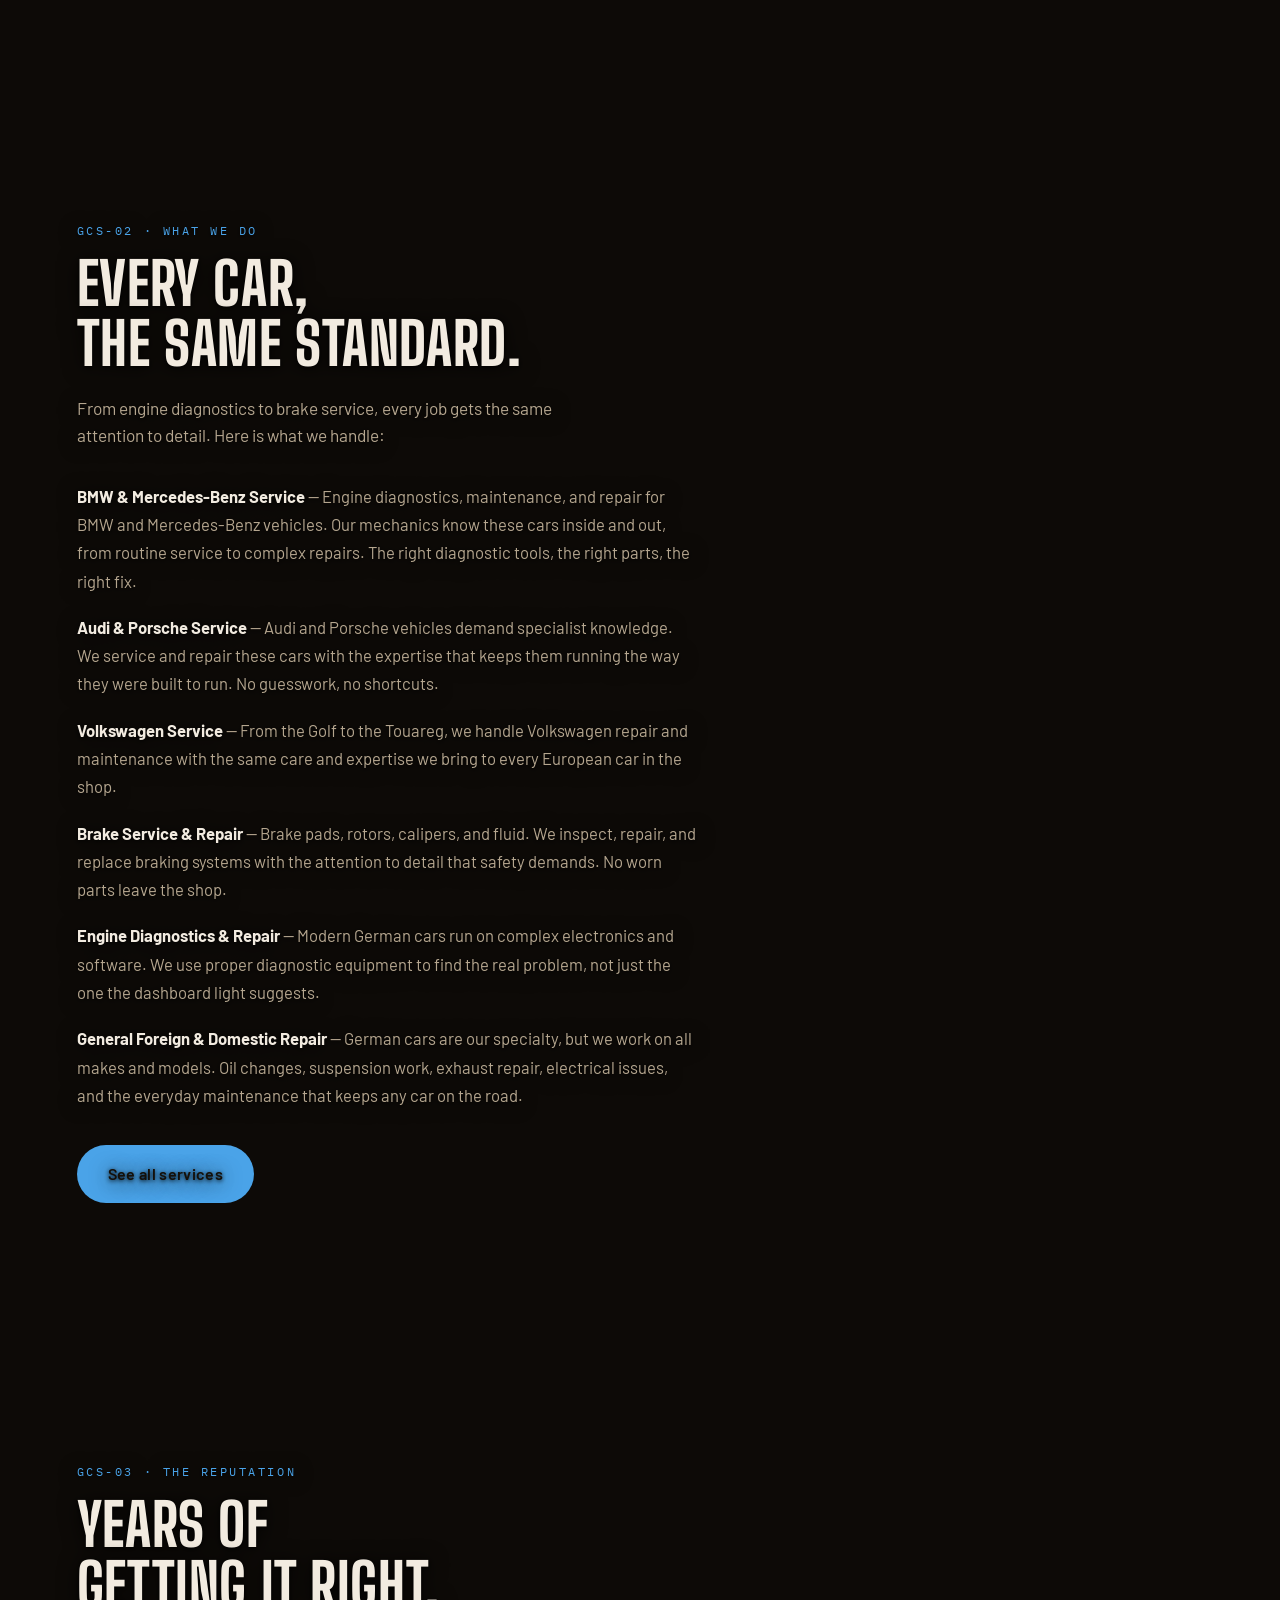
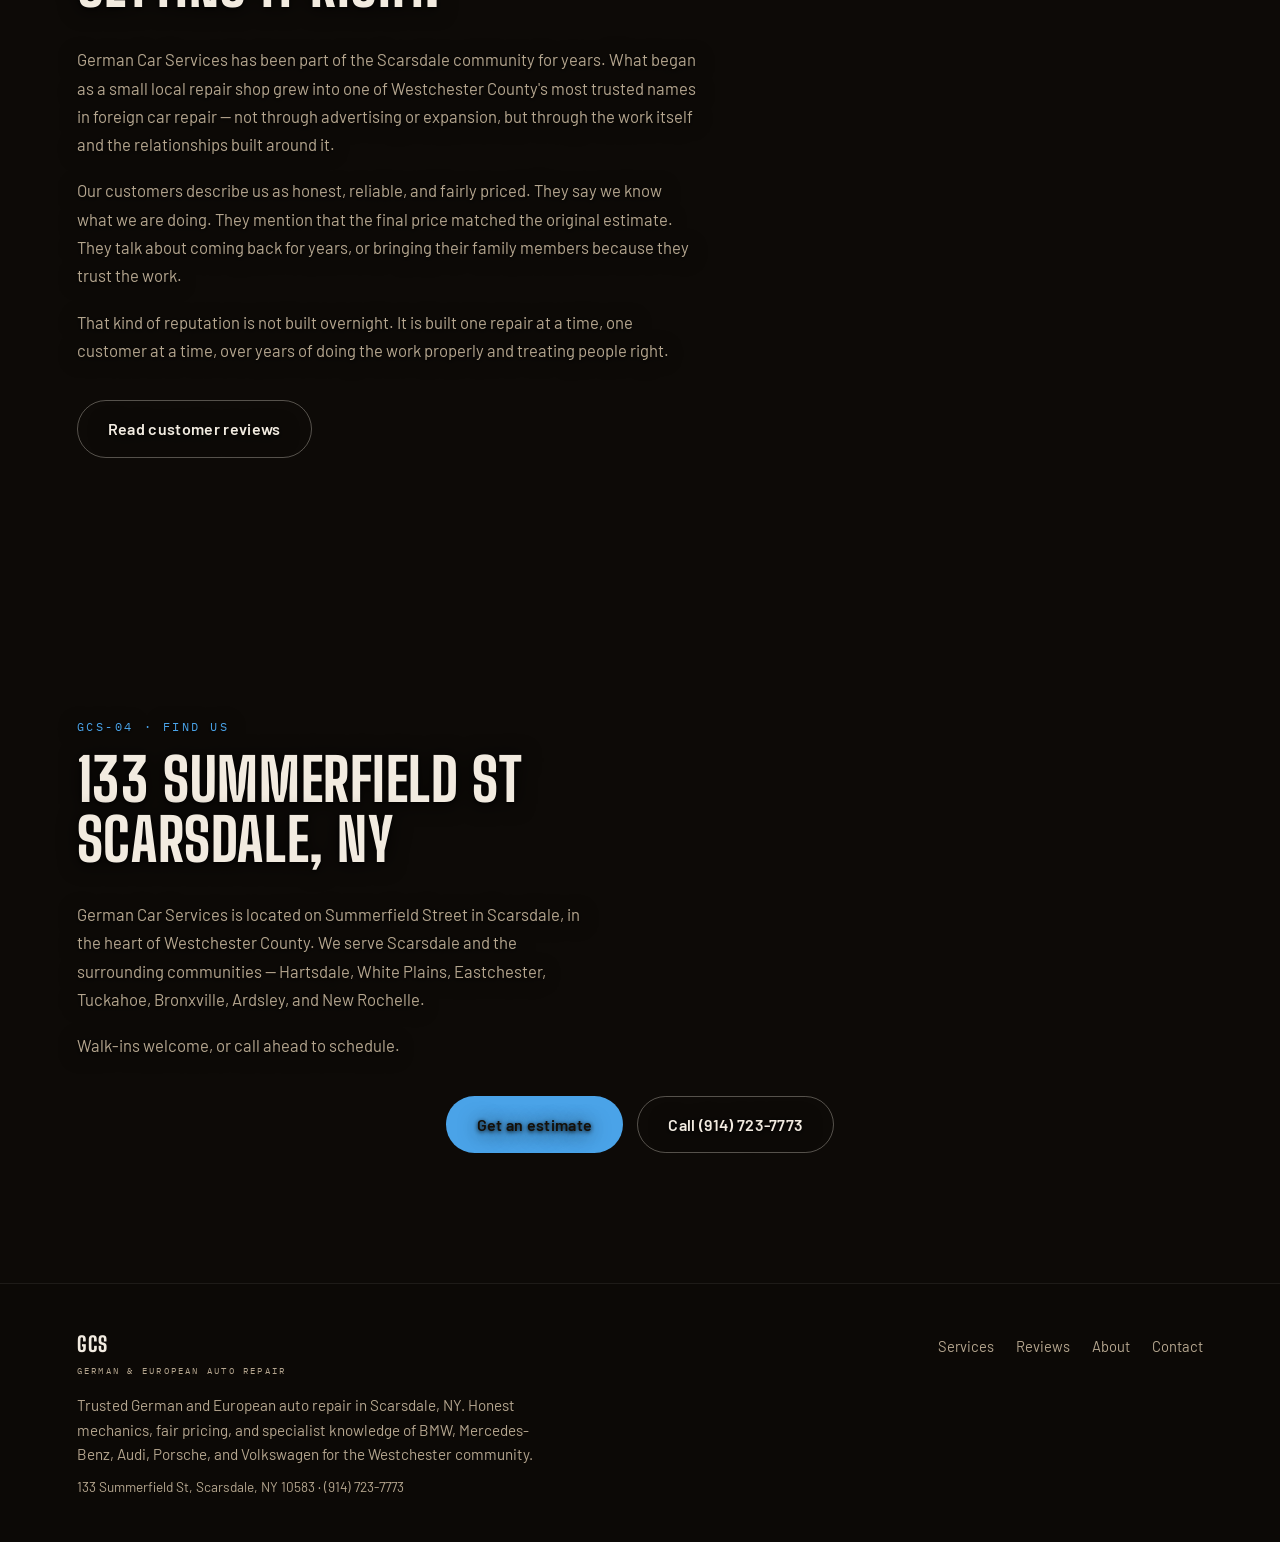
==== commit e8037532: "Rebrand site from Charlie's Auto Body Shop to German Car Services" ====
--- a/index.html
+++ b/index.html
@@ -3,15 +3,15 @@
 <head>
 <meta charset="UTF-8">
 <meta name="viewport" content="width=device-width, initial-scale=1">
-<title>Charlie's Auto Body Shop — Collision &amp; Body Repair in Scarsdale, NY</title>
-<meta name="description" content="Charlie's Auto Body Shop — trusted collision repair, auto body repair, paint and refinishing in Scarsdale, NY. Over 60 years serving Westchester County.">
+<title>German Car Services — German &amp; European Auto Repair in Scarsdale, NY</title>
+<meta name="description" content="German Car Services — trusted German and European auto repair in Scarsdale, NY. BMW, Mercedes-Benz, Audi, Porsche, and Volkswagen specialists.">
 <meta name="theme-color" content="#0d0a07">
 <link rel="icon" href='data:image/svg+xml,<svg xmlns="http://www.w3.org/2000/svg" viewBox="0 0 48 48"><rect width="48" height="48" rx="10" fill="%230d0a07"/><path d="M24 8l13 7.5v17L24 40l-13-7.5v-17z" fill="none" stroke="%234aa3e8" stroke-width="3"/><circle cx="24" cy="24" r="5" fill="%234aa3e8"/></svg>'>
 <link rel="preconnect" href="https://fonts.googleapis.com">
 <link rel="preconnect" href="https://fonts.gstatic.com" crossorigin>
 <link href="https://fonts.googleapis.com/css2?family=Big+Shoulders+Display:wght@700;800&family=Barlow:wght@400;500;600&family=IBM+Plex+Mono:wght@400;500&display=swap" rel="stylesheet">
-<meta property="og:title" content="Charlie's Auto Body Shop — Scarsdale, NY">
-<meta property="og:description" content="Trusted collision and auto body repair in Scarsdale, NY. Over 60 years of honest service, fair pricing, and quality workmanship.">
+<meta property="og:title" content="German Car Services — Scarsdale, NY">
+<meta property="og:description" content="Trusted German and European auto repair in Scarsdale, NY. Honest mechanics, fair pricing, and specialist knowledge of BMW, Mercedes-Benz, Audi, Porsche, and Volkswagen.">
 <meta property="og:type" content="website">
 <link rel="stylesheet" href="assets/style.css">
 </head>
@@ -34,14 +34,14 @@
 </section>
 
 <header class="nav">
-  <a class="brand" href="index.html">CHARLIE'S<span class="brand-sub">auto body shop · est. Scarsdale</span></a>
+  <a class="brand" href="index.html">GCS<span class="brand-sub">German & European Auto Repair · est. Scarsdale</span></a>
   <nav class="nav-links" aria-label="Primary">
     <a href="services.html">Services</a>
     <a href="reviews.html">Reviews</a>
     <a href="about.html">About</a>
     <a href="contact.html">Contact</a>
   </nav>
-  <a class="nav-tel" href="tel:+19147231202">(914) 723-1202</a>
+  <a class="nav-tel" href="tel:+19147237773">(914) 723-7773</a>
 </header>
 
 <!-- ================= SCROLLABLE CONTENT OVER VIDEO ================= -->
@@ -52,25 +52,25 @@
     <!-- ================= INTRO ================= -->
     <section class="sec" style="padding-top:50vh;padding-bottom:100px">
       <div class="wrap" data-reveal>
-        <p class="kicker part">Charlie's Auto Body Shop · Scarsdale, NY</p>
-        <h1 class="sec-h part mask"><span>Collision repair<br>done right.</span></h1>
-        <p class="lede part" style="margin-top:24px;max-width:48ch">For over sixty years, Charlie's has been the body shop Scarsdale trusts. Honest estimates, quality workmanship, and personal service — not a corporate collision center, but a local shop that treats your vehicle like its own.</p>
+        <p class="kicker part">German Car Services · Scarsdale, NY</p>
+        <h1 class="sec-h part mask"><span>German car repair<br>done right.</span></h1>
+        <p class="lede part" style="margin-top:24px;max-width:48ch">For years, German Car Services has been the shop Scarsdale trusts for BMW, Mercedes, Audi, Porsche, and Volkswagen repair. Honest diagnostics, quality workmanship, and personal service — not a dealership, but a local shop that knows your car.</p>
         <div class="cta-row part" style="margin-top:36px">
           <a class="btn btn-primary" href="contact.html">Get an estimate</a>
-          <a class="btn btn-ghost" href="tel:+19147231202">Call (914) 723-1202</a>
+          <a class="btn btn-ghost" href="tel:+19147237773">Call (914) 723-7773</a>
         </div>
       </div>
     </section>
 
-    <!-- ================= WHY CHARLIE'S ================= -->
+    <!-- ================= WHY US ================= -->
     <section class="sec zone-blue">
       <div class="wrap" data-reveal>
-        <p class="kicker part">CAB-01 · why Charlie's</p>
-        <h2 class="sec-h part mask"><span>The body shop that<br>doesn't need to sell you.</span></h2>
+        <p class="kicker part">GCS-01 · why us</p>
+        <h2 class="sec-h part mask"><span>The foreign car shop that<br>doesn't need to sell you.</span></h2>
         <div class="part" style="margin-top:30px;max-width:62ch">
-          <p style="color:var(--text-secondary);font-size:1.04rem;line-height:1.7;margin-bottom:18px">Collision repair is an industry where customers often feel uncertain. You are not sure what actually needs to be fixed, whether the shop is recommending unnecessary work, or if the price is fair. Charlie's was built on eliminating that uncertainty.</p>
+          <p style="color:var(--text-secondary);font-size:1.04rem;line-height:1.7;margin-bottom:18px">Foreign and German car repair is an area where dealerships often overcharge and independent shops under-deliver. You are not sure what actually needs to be fixed, whether the shop knows your BMW or Mercedes well enough, or if the price is fair. German Car Services was built on eliminating that uncertainty.</p>
           <p style="color:var(--text-secondary);font-size:1.04rem;line-height:1.7;margin-bottom:18px">We tell you what we find, explain what needs to be done, and give you an honest estimate. No pressure, no upsells, no surprises. That approach has earned us something that cannot be manufactured: the long-term trust of the people we serve.</p>
-          <p style="color:var(--text-secondary);font-size:1.04rem;line-height:1.7">Customers come back not because of a promotion or a guarantee, but because they know from experience that the work will be done properly and the experience will be straightforward. Many have been with us for years. Some for decades.</p>
+          <p style="color:var(--text-secondary);font-size:1.04rem;line-height:1.7">Customers come back not because of a promotion or a guarantee, but because they know from experience that the work will be done properly and the experience will be straightforward. Some have been with us for over twelve years.</p>
         </div>
       </div>
     </section>
@@ -78,16 +78,16 @@
     <!-- ================= WHAT WE DO ================= -->
     <section class="sec zone-blue">
       <div class="wrap" data-reveal>
-        <p class="kicker part">CAB-02 · what we do</p>
-        <h2 class="sec-h part mask"><span>Every repair,<br>the same standard.</span></h2>
-        <p class="lede part" style="margin-top:20px">From major collision damage to a small paint touch-up, every job gets the same attention to detail. Here is what we handle:</p>
+        <p class="kicker part">GCS-02 · what we do</p>
+        <h2 class="sec-h part mask"><span>Every car,<br>the same standard.</span></h2>
+        <p class="lede part" style="margin-top:20px">From engine diagnostics to brake service, every job gets the same attention to detail. Here is what we handle:</p>
         <div class="part" style="margin-top:32px;max-width:62ch">
-          <p style="color:var(--text-secondary);font-size:1.04rem;line-height:1.7;margin-bottom:18px"><strong style="color:var(--text-primary)">Collision Repair</strong> — Full accident repair from start to finish. We assess structural and cosmetic damage, source the right parts, and restore your vehicle to its pre-accident condition. Every panel fits correctly, every surface is finished properly.</p>
-          <p style="color:var(--text-secondary);font-size:1.04rem;line-height:1.7;margin-bottom:18px"><strong style="color:var(--text-primary)">Auto Body Repair</strong> — Dings, scratches, and the general wear of daily driving. We correct panel damage, fix alignment issues, and restore your vehicle's body lines to clean and consistent.</p>
-          <p style="color:var(--text-secondary);font-size:1.04rem;line-height:1.7;margin-bottom:18px"><strong style="color:var(--text-primary)">Paint &amp; Refinishing</strong> — Color matching, blending, and finish work done with care. Whether it is a full panel repaint or a small touch-up, we focus on accuracy and a finish that holds up.</p>
-          <p style="color:var(--text-secondary);font-size:1.04rem;line-height:1.7;margin-bottom:18px"><strong style="color:var(--text-primary)">Bumper Repair &amp; Replacement</strong> — One of the most common jobs we handle. Scuffs, cracks, and impact damage repaired, or replacement bumpers sourced, painted, and installed with proper fitment.</p>
-          <p style="color:var(--text-secondary);font-size:1.04rem;line-height:1.7;margin-bottom:18px"><strong style="color:var(--text-primary)">Dent &amp; Cosmetic Repair</strong> — Small dents and surface imperfections addressed without unnecessary expense. We evaluate each one individually to determine the best approach.</p>
-          <p style="color:var(--text-secondary);font-size:1.04rem;line-height:1.7"><strong style="color:var(--text-primary)">Light &amp; Part Replacement</strong> — Broken tail lights, damaged mirrors, worn trim. Parts sourced efficiently, painted when necessary, and installed properly. Many of these smaller jobs are completed quickly.</p>
+          <p style="color:var(--text-secondary);font-size:1.04rem;line-height:1.7;margin-bottom:18px"><strong style="color:var(--text-primary)">BMW &amp; Mercedes-Benz Service</strong> — Engine diagnostics, maintenance, and repair for BMW and Mercedes-Benz vehicles. Our mechanics know these cars inside and out, from routine service to complex repairs. The right diagnostic tools, the right parts, the right fix.</p>
+          <p style="color:var(--text-secondary);font-size:1.04rem;line-height:1.7;margin-bottom:18px"><strong style="color:var(--text-primary)">Audi &amp; Porsche Service</strong> — Audi and Porsche vehicles demand specialist knowledge. We service and repair these cars with the expertise that keeps them running the way they were built to run. No guesswork, no shortcuts.</p>
+          <p style="color:var(--text-secondary);font-size:1.04rem;line-height:1.7;margin-bottom:18px"><strong style="color:var(--text-primary)">Volkswagen Service</strong> — From the Golf to the Touareg, we handle Volkswagen repair and maintenance with the same care and expertise we bring to every European car in the shop.</p>
+          <p style="color:var(--text-secondary);font-size:1.04rem;line-height:1.7;margin-bottom:18px"><strong style="color:var(--text-primary)">Brake Service &amp; Repair</strong> — Brake pads, rotors, calipers, and fluid. We inspect, repair, and replace braking systems with the attention to detail that safety demands. No worn parts leave the shop.</p>
+          <p style="color:var(--text-secondary);font-size:1.04rem;line-height:1.7;margin-bottom:18px"><strong style="color:var(--text-primary)">Engine Diagnostics &amp; Repair</strong> — Modern German cars run on complex electronics and software. We use proper diagnostic equipment to find the real problem, not just the one the dashboard light suggests.</p>
+          <p style="color:var(--text-secondary);font-size:1.04rem;line-height:1.7"><strong style="color:var(--text-primary)">General Foreign &amp; Domestic Repair</strong> — German cars are our specialty, but we work on all makes and models. Oil changes, suspension work, exhaust repair, electrical issues, and the everyday maintenance that keeps any car on the road.</p>
         </div>
         <a class="btn btn-primary part" href="services.html" style="margin-top:36px">See all services</a>
       </div>
@@ -96,12 +96,12 @@
     <!-- ================= TRUST ================= -->
     <section class="sec zone-blue">
       <div class="wrap" data-reveal>
-        <p class="kicker part">CAB-03 · the reputation</p>
-        <h2 class="sec-h part mask"><span>Sixty years of<br>getting it right.</span></h2>
+        <p class="kicker part">GCS-03 · the reputation</p>
+        <h2 class="sec-h part mask"><span>Years of<br>getting it right.</span></h2>
         <div class="part" style="margin-top:30px;max-width:62ch">
-          <p style="color:var(--text-secondary);font-size:1.04rem;line-height:1.7;margin-bottom:18px">Charlie's Auto Body Shop has been part of the Scarsdale community for over sixty years. What began as a small local repair shop grew into one of Westchester County's most trusted names in collision repair — not through advertising or expansion, but through the work itself and the relationships built around it.</p>
-          <p style="color:var(--text-secondary);font-size:1.04rem;line-height:1.7;margin-bottom:18px">Our customers describe us as honest, professional, friendly, and fairly priced. They say their vehicles come back looking like new. They mention that the final price matched the original estimate. They talk about coming back for years, or bringing their family members because they trust the work.</p>
-          <p style="color:var(--text-secondary);font-size:1.04rem;line-height:1.7">That kind of reputation is not built overnight. It is built one repair at a time, one customer at a time, over decades of doing the work properly and treating people right.</p>
+          <p style="color:var(--text-secondary);font-size:1.04rem;line-height:1.7;margin-bottom:18px">German Car Services has been part of the Scarsdale community for years. What began as a small local repair shop grew into one of Westchester County's most trusted names in foreign car repair — not through advertising or expansion, but through the work itself and the relationships built around it.</p>
+          <p style="color:var(--text-secondary);font-size:1.04rem;line-height:1.7;margin-bottom:18px">Our customers describe us as honest, reliable, and fairly priced. They say we know what we are doing. They mention that the final price matched the original estimate. They talk about coming back for years, or bringing their family members because they trust the work.</p>
+          <p style="color:var(--text-secondary);font-size:1.04rem;line-height:1.7">That kind of reputation is not built overnight. It is built one repair at a time, one customer at a time, over years of doing the work properly and treating people right.</p>
         </div>
         <a class="btn btn-ghost part" href="reviews.html" style="margin-top:36px">Read customer reviews</a>
       </div>
@@ -110,15 +110,15 @@
     <!-- ================= LOCATION ================= -->
     <section class="sec zone-blue">
       <div class="wrap" data-reveal>
-        <p class="kicker part">CAB-04 · find us</p>
-        <h2 class="sec-h part mask"><span>131 Montgomery Ave<br>Scarsdale, NY</span></h2>
+        <p class="kicker part">GCS-04 · find us</p>
+        <h2 class="sec-h part mask"><span>133 Summerfield St<br>Scarsdale, NY</span></h2>
         <div class="part" style="margin-top:30px;max-width:52ch">
-          <p style="color:var(--text-secondary);font-size:1.04rem;line-height:1.7;margin-bottom:18px">Charlie's Auto Body Shop is located on Montgomery Avenue in Scarsdale, in the heart of Westchester County. We serve Scarsdale and the surrounding communities — Hartsdale, White Plains, Eastchester, Tuckahoe, Bronxville, Ardsley, and New Rochelle.</p>
-          <p style="color:var(--text-secondary);font-size:1.04rem;line-height:1.7">Open Monday through Friday, 8:00 AM to 4:30 PM. Walk-ins welcome, or call ahead to schedule.</p>
+          <p style="color:var(--text-secondary);font-size:1.04rem;line-height:1.7;margin-bottom:18px">German Car Services is located on Summerfield Street in Scarsdale, in the heart of Westchester County. We serve Scarsdale and the surrounding communities — Hartsdale, White Plains, Eastchester, Tuckahoe, Bronxville, Ardsley, and New Rochelle.</p>
+          <p style="color:var(--text-secondary);font-size:1.04rem;line-height:1.7">Walk-ins welcome, or call ahead to schedule.</p>
         </div>
         <div class="cta-row part" style="margin-top:36px">
           <a class="btn btn-primary" href="contact.html">Get an estimate</a>
-          <a class="btn btn-ghost" href="tel:+19147231202">Call (914) 723-1202</a>
+          <a class="btn btn-ghost" href="tel:+19147237773">Call (914) 723-7773</a>
         </div>
       </div>
     </section>
@@ -128,9 +128,9 @@
   <footer class="foot zone-blue">
     <div class="wrap foot-grid">
       <div>
-        <p class="foot-brand">CHARLIE'S<span class="brand-sub">auto body shop</span></p>
-        <p class="foot-blurb">Trusted collision repair, auto body repair, paint and refinishing in Scarsdale, NY. Over 60 years of honest service, fair pricing, and quality workmanship for the Westchester community.</p>
-        <p class="foot-disc">131 Montgomery Ave, Scarsdale, NY 10583 · (914) 723-1202</p>
+        <p class="foot-brand">GCS<span class="brand-sub">German & European Auto Repair</span></p>
+        <p class="foot-blurb">Trusted German and European auto repair in Scarsdale, NY. Honest mechanics, fair pricing, and specialist knowledge of BMW, Mercedes-Benz, Audi, Porsche, and Volkswagen for the Westchester community.</p>
+        <p class="foot-disc">133 Summerfield St, Scarsdale, NY 10583 · (914) 723-7773</p>
       </div>
       <nav class="foot-nav" aria-label="Footer">
         <a href="services.html">Services</a>
--- a/assets/style.css
+++ b/assets/style.css
@@ -15,8 +15,8 @@
 }
 
 *,*::before,*::after{box-sizing:border-box;margin:0;padding:0}
-html{overflow-x:hidden;overflow-x:clip;scroll-behavior:smooth}
-body{overflow-x:hidden;overflow-x:clip;background:var(--canvas);color:var(--text-primary);
+html{overflow-x:hidden;scroll-behavior:smooth}
+body{overflow-x:hidden;background:var(--canvas);color:var(--text-primary);
   font-family:"Barlow",sans-serif;font-size:17px;line-height:1.6;
   -webkit-font-smoothing:antialiased}
 
@@ -44,18 +44,18 @@
 .nav{position:fixed;top:16px;left:16px;right:16px;z-index:50;display:flex;align-items:center;
   justify-content:space-between;gap:18px;padding:12px 22px;border-radius:14px;
   background:rgba(13,10,7,.72);border:1px solid rgba(74,163,232,.16);
-  backdrop-filter:blur(14px);-webkit-backdrop-filter:blur(14px)}
+  backdrop-filter:blur(14px);-webkit-backdrop-filter:blur(14px);overflow:hidden}
 .brand{font-family:"Big Shoulders Display",sans-serif;font-weight:800;font-size:1.35rem;
-  letter-spacing:.06em;display:flex;flex-direction:column;line-height:1}
+  letter-spacing:.06em;display:flex;flex-direction:column;line-height:1;min-width:0;flex-shrink:1}
 .brand-sub{font-family:"IBM Plex Mono",monospace;font-weight:400;font-size:.58rem;
   letter-spacing:.24em;color:var(--text-secondary);margin-top:3px;text-transform:uppercase}
-.nav-links{display:flex;gap:26px}
-.nav-links a{font-size:.92rem;color:var(--text-secondary);transition:color .2s var(--ease-soft)}
+.nav-links{display:flex;gap:26px;flex-shrink:1;min-width:0}
+.nav-links a{font-size:.92rem;color:var(--text-secondary);transition:color .2s var(--ease-soft);white-space:nowrap}
 .nav-links a:hover{color:var(--accent-hover)}
 .nav-links a.active{color:var(--accent)}
 .nav-tel{font-family:"IBM Plex Mono",monospace;font-size:.82rem;color:var(--accent);
   border:1px solid var(--accent-muted);padding:8px 14px;border-radius:999px;
-  transition:border-color .2s,color .2s}
+  transition:border-color .2s,color .2s;white-space:nowrap;flex-shrink:1}
 .nav-tel:hover{border-color:var(--accent);color:var(--accent-hover)}
 
 /* ============ HERO ============ */
@@ -168,12 +168,13 @@
 /* masked line reveals keep descender room */
 .mask span{display:inline-block;padding-bottom:.14em;margin-bottom:-.14em}
 
-/* reveal choreography */
+/* reveal choreography — inner pages reveal per-part */
 [data-reveal] .part{opacity:0;transform:translateY(26px);
   transition:opacity .7s var(--ease-out),transform .7s var(--ease-out);
   transition-delay:calc(var(--i,0)*80ms)}
 [data-reveal].in .part{opacity:1;transform:none}
 [data-reveal].done .part{transition-delay:0ms}
+.page-body [data-reveal] .part.in{opacity:1;transform:none}
 
 /* finder */
 .finder-form{margin-top:44px;display:flex;flex-direction:column;gap:22px;align-items:flex-start}
@@ -225,7 +226,7 @@
   transition:transform .25s linear,opacity .3s,color .3s;opacity:.75}
 .tag{font-size:.66rem;letter-spacing:.18em;color:var(--text-secondary);
   border:1px solid rgba(242,235,224,.16);border-radius:6px;padding:4px 8px}
-.lead{position:absolute;left:-26px;top:50%;width:22px;height:1px;background:var(--accent-muted);
+.boom-list .lead{position:absolute;left:-26px;top:50%;width:22px;height:1px;background:var(--accent-muted);
   transform-origin:left center;transform:scaleX(calc(.3 + .7*var(--p,0)))}
 .boom-stage.done li{color:var(--text-primary)}
 .boom-stage.done li:nth-child(1){transition-delay:.05s}
@@ -333,7 +334,7 @@
 
 /* ============ MULTI-PAGE ============ */
 .page-hero{position:relative;min-height:44vh;display:flex;align-items:flex-end;
-  padding:0 clamp(20px,6vw,90px) 70px;background:var(--canvas);overflow:hidden}
+  padding:0 clamp(20px,6vw,90px) 70px;background:var(--canvas)}
 .page-hero::before{content:"";position:absolute;inset:0;
   background:linear-gradient(180deg,transparent 30%,var(--canvas) 100%);z-index:1}
 .page-hero-inner{position:relative;z-index:2;max-width:1180px;margin:0 auto;width:100%}
@@ -351,13 +352,12 @@
 @keyframes pageIn{to{opacity:1;transform:none}}
 
 /* first content block on inner pages appears on load */
-.page-body .wrap > .part:first-child{opacity:0;transform:translateY(26px);
-  animation:pageIn .8s var(--ease-out) .35s forwards}
-.page-body .wrap > .part:nth-child(2){opacity:0;transform:translateY(26px);
-  animation:pageIn .8s var(--ease-out) .5s forwards}
+.page-body .wrap > .part:nth-child(1){animation:pageIn .8s var(--ease-out) .35s forwards}
+.page-body .wrap > .part:nth-child(2){animation:pageIn .7s var(--ease-out) .45s forwards}
+.page-body .wrap > .part:nth-child(3){animation:pageIn .8s var(--ease-out) .55s forwards}
 
 .page-body{position:relative;padding:80px clamp(20px,6vw,90px) 140px}
-.page-body .wrap{max-width:920px;margin:0 auto}
+.page-body .wrap{max-width:920px;margin:0 auto;width:100%}
 .page-body h3{font-family:"Big Shoulders Display",sans-serif;font-weight:700;
   text-transform:uppercase;font-size:clamp(1.4rem,2.8vw,2rem);letter-spacing:.02em;
   margin-bottom:16px;margin-top:48px;color:var(--text-primary)}
